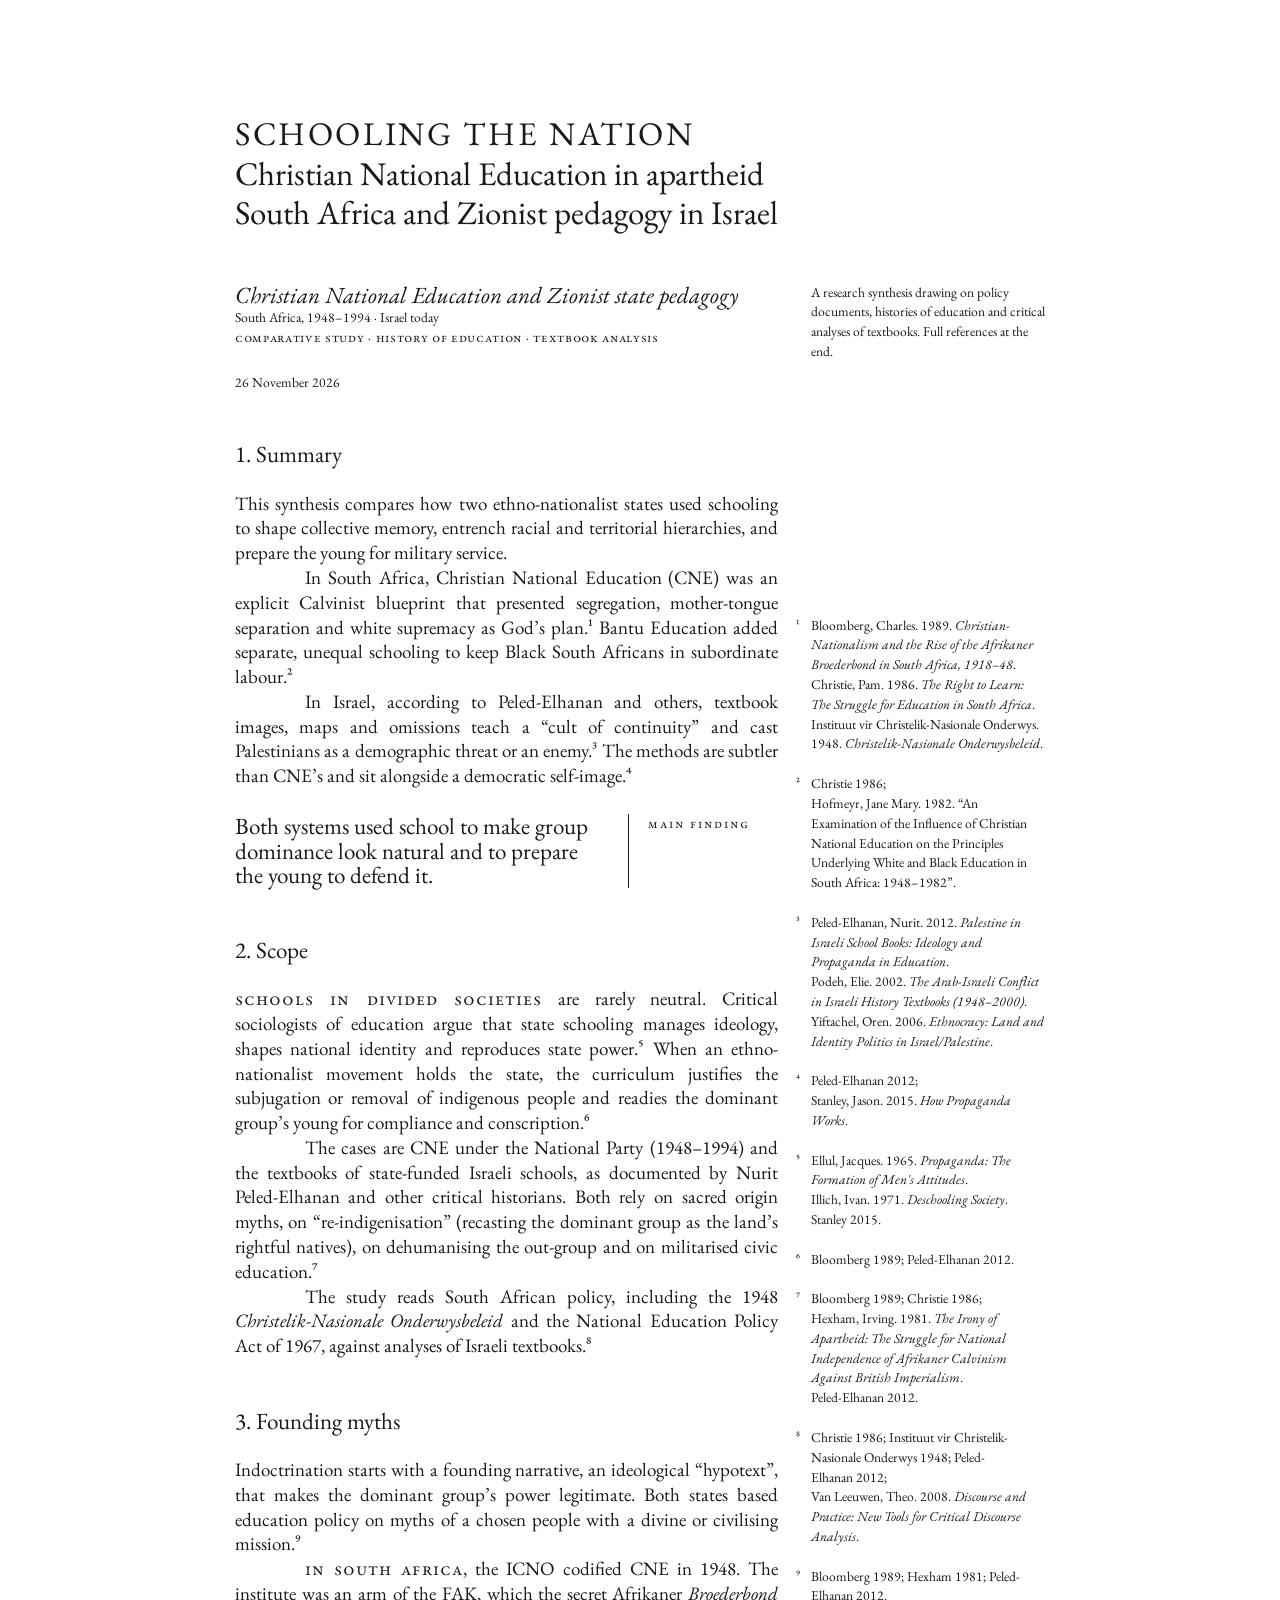
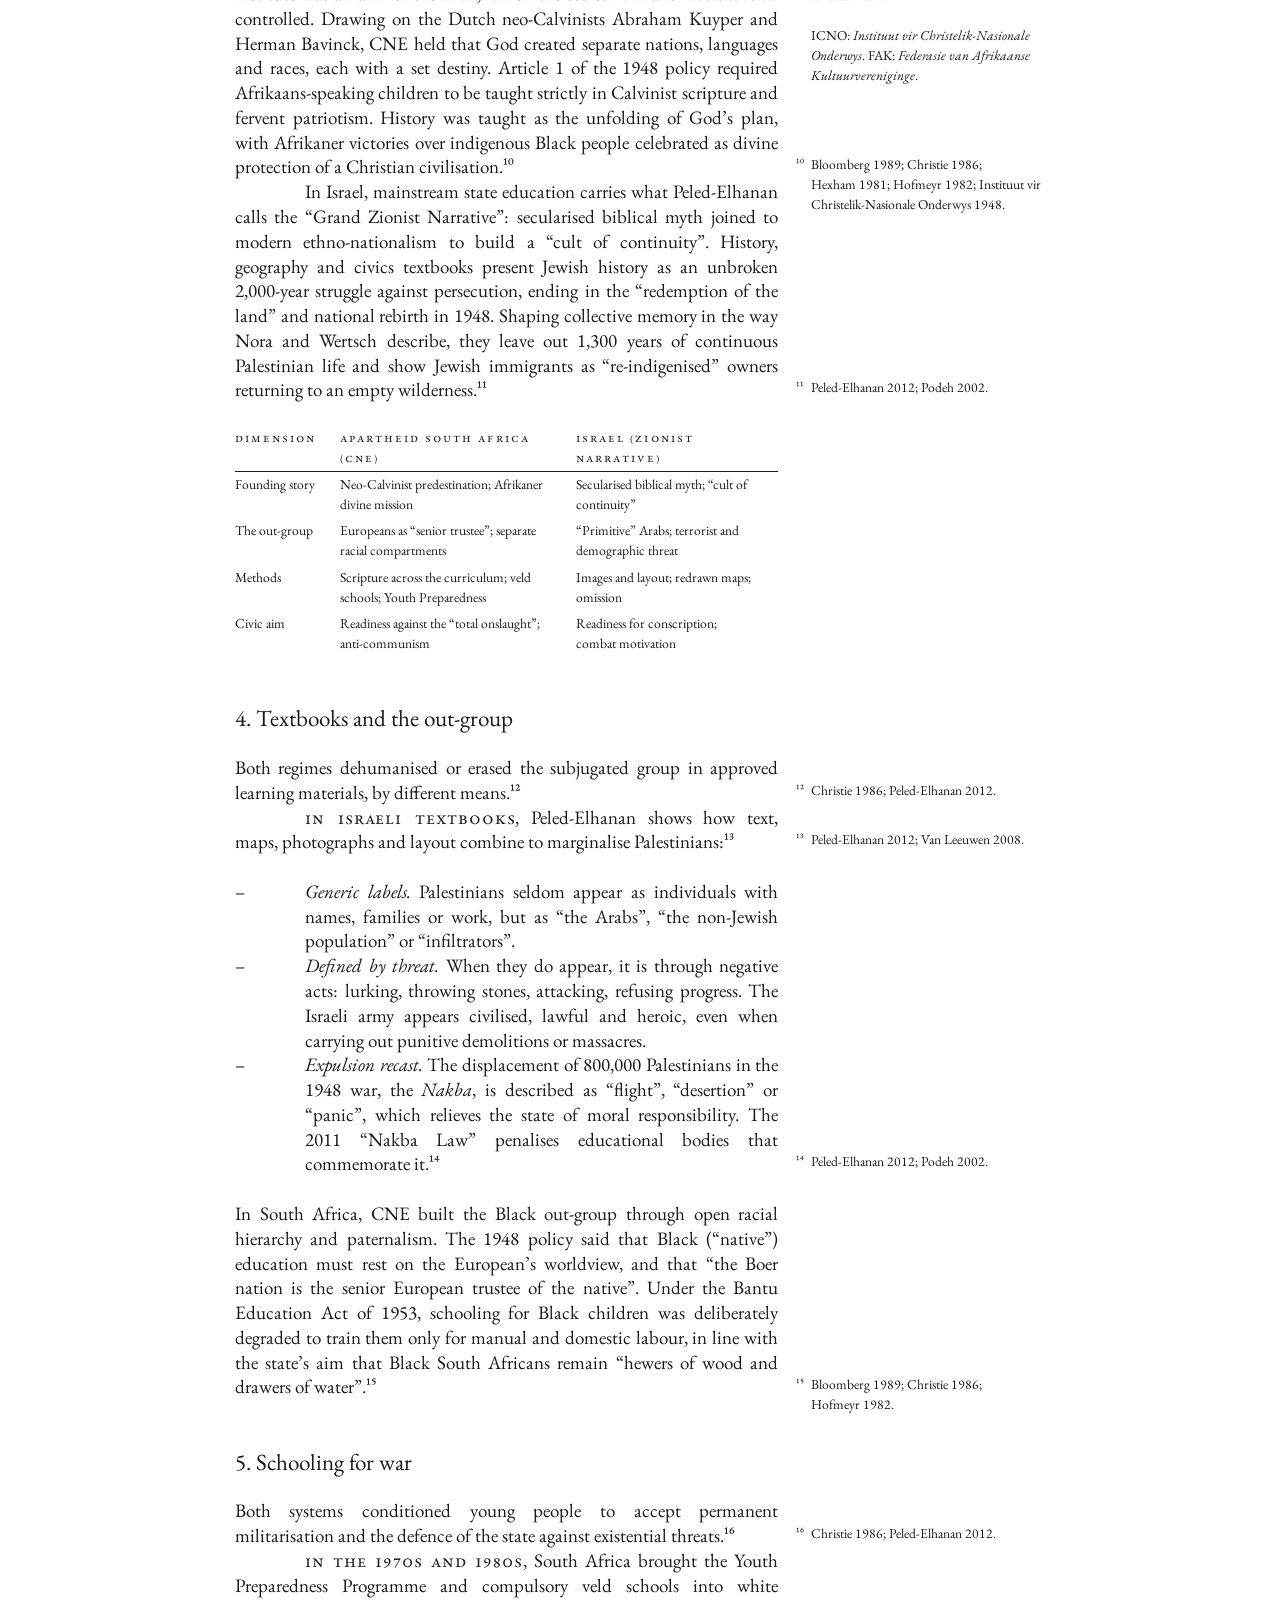
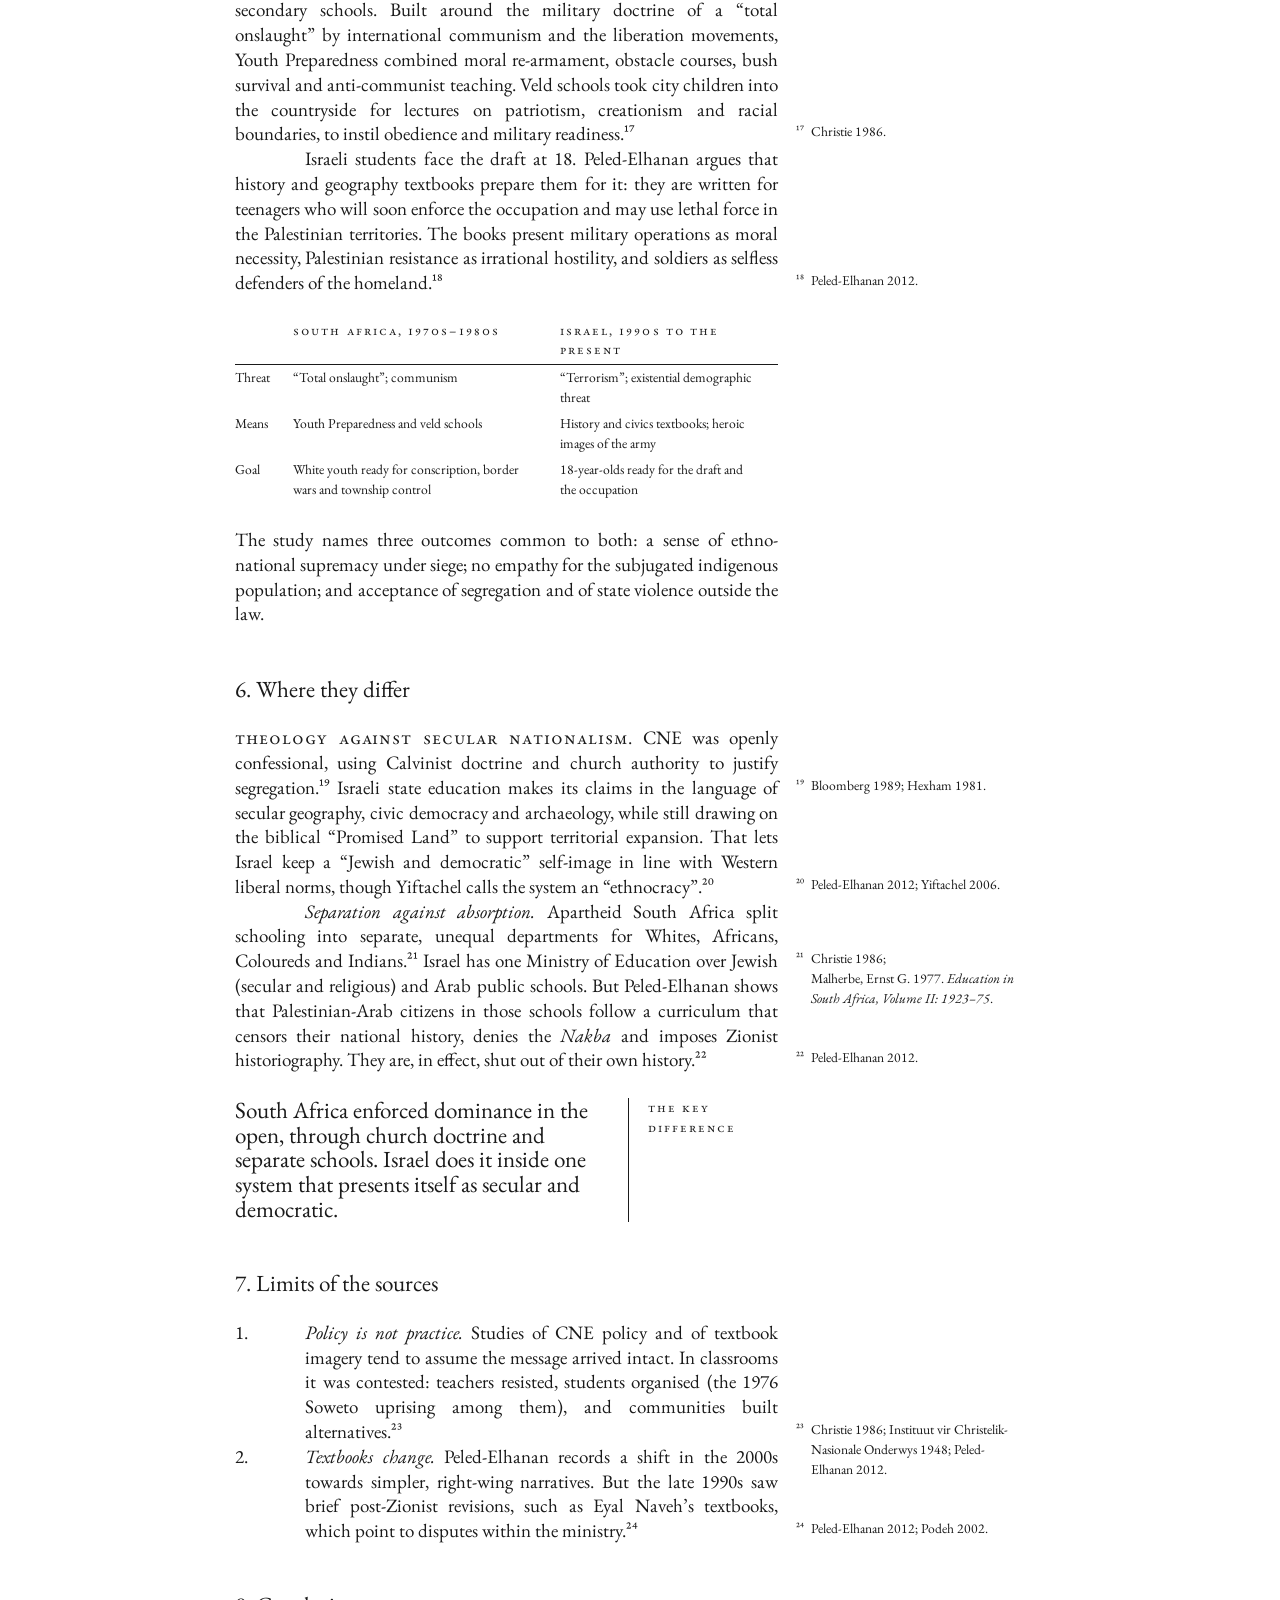
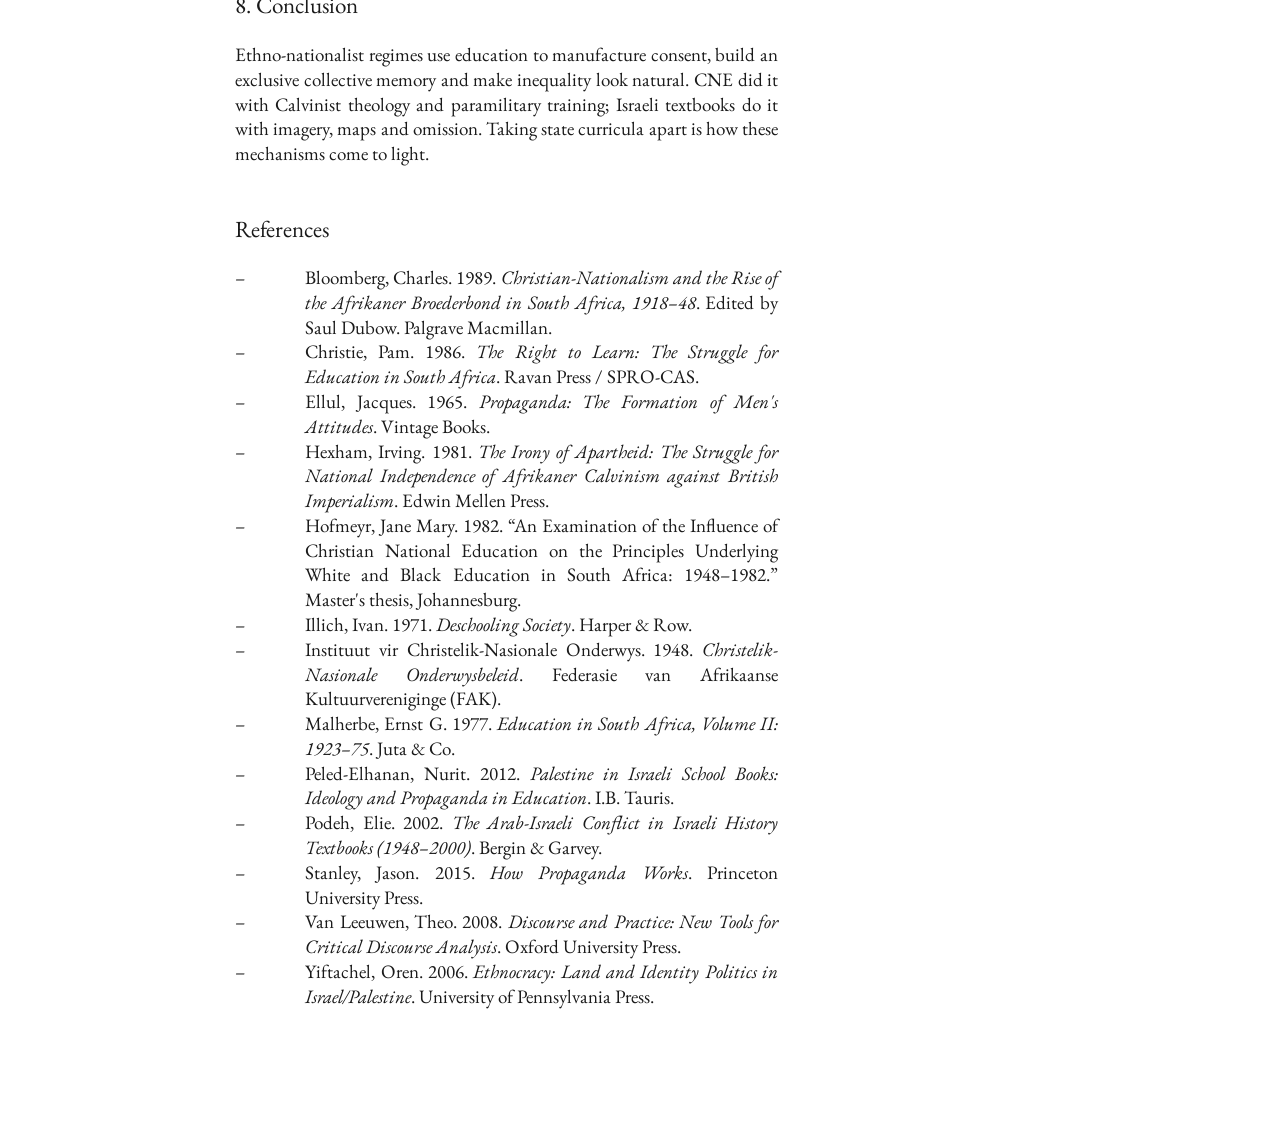
==== docs/ethno-nationalist-education.html @ b7b5394b "Publish the handouts with GitHub Pages from docs/ - Render to docs/ instead of out/, the folder GitH" ====
<!DOCTYPE html><html lang="en"><head><meta charset="utf-8"><meta name="viewport" content="width=device-width, initial-scale=1"><title>Schooling the nation</title></head><body><style>:root {
  --ink: #1a1a1a;
  --paper: #ffffff;
  --body-px: 19px;
  --lead: 1.3043;
  --small: 0.7174rem;
  --small-lead: 1.4545;
  --heading: 1.2174rem;
  --heading-lead: 1.0714;
  --title: 1.7391rem;
  --title-lead: 1.2;
  --line: 1.3043rem;
  --measure: 28.5929rem;
  --gutter: 1.7254rem;
  --margin-col: 12.3245rem;
  --indent: 3.6974rem;
  --caption-indent: 4.9298rem;
  --image-gutter: 0.7395rem;
  --table-gutter: 1.2325rem;
  --row-gap: 0.3478rem;
  --rule-gap: 0.986rem;
  --callout-label: 7.8877rem;
  --note-gap: 1.0435rem;
  --track-title: 0.08em;
  --track-label: 0.15em;
  --track-smallcaps: 0.05em;
  --head: 6rem;
}
@font-face { font-family: "EB Garamond"; font-style: normal; font-weight: 400; font-display: block;
  src: url("[data-uri]") format("truetype"); }
@font-face { font-family: "EB Garamond"; font-style: italic; font-weight: 400; font-display: block;
  src: url("[data-uri]") format("truetype"); }

/* Handout stylesheet (see _design/style-guide.md).
   Every size and length is a custom property that tufte.typ writes from
   tokens.json, so the screen keeps the print proportions. 1rem is the body
   size. Don't put literal sizes here. */

html {
    font-size: var(--body-px);
    background: var(--paper);
    color: var(--ink);
}

body {
    margin: 0;
    font-family: "EB Garamond";
    font-variant-numeric: lining-nums;
    font-kerning: normal;
    line-height: var(--lead);
    counter-reset: sidenote-counter;
    -webkit-font-smoothing: antialiased;
}

article {
    max-width: calc(var(--measure) + var(--gutter) + var(--margin-col));
    margin: 0 auto;
    padding: var(--head) 1.5rem calc(4 * var(--line));
}

/* Everything in the text column is one measure wide; margin items float
   out to the right of it. */
article > header,
section > * {
    max-width: var(--measure);
}

/* ---- Title block ---------------------------------------------------- */

article > header {
    margin-bottom: calc(2 * var(--line));
}

header h1,
header .subtitle {
    font-size: var(--title);
    line-height: var(--title-lead);
    font-weight: 400;
    margin: 0;
}

header h1,
header .subtitle {
    text-align: left;
    hyphens: manual;
}

header h1 {
    text-transform: uppercase;
    letter-spacing: var(--track-title);
}

/* ---- Opening block -------------------------------------------------- */

.opening {
    font-size: var(--small);
    line-height: var(--small-lead);
    margin-top: calc(2 * var(--line));
}

.opening p {
    margin: 0 0 var(--line);
    text-align: left;
    text-indent: 0;
}

.opening .name {
    font-size: var(--heading);
    line-height: var(--line);
}

/* ---- Running text --------------------------------------------------- */

p {
    margin: 0;
    text-align: justify;
    hyphens: auto;
    -webkit-hyphens: auto;
}

p + p {
    text-indent: var(--indent);
}

h2 {
    font-size: var(--heading);
    line-height: var(--heading-lead);
    font-weight: 400;
    margin: calc(2 * var(--line)) 0 var(--line);
    hyphens: manual;
}

h3,
h4 {
    font-size: 1rem;
    line-height: var(--lead);
    font-style: italic;
    font-weight: 400;
    margin: var(--line) 0 0;
}

em {
    font-style: italic;
}

.smallcaps,
strong {
    font-weight: 400;
    font-variant-caps: all-small-caps;
    letter-spacing: var(--track-smallcaps);
}

.newthought {
    font-variant-caps: all-small-caps;
    letter-spacing: var(--track-smallcaps);
}

a:link,
a:visited {
    color: inherit;
    text-decoration-line: underline;
    text-decoration-thickness: 1px;
    text-underline-offset: 0.15em;
}

/* ---- Lists: marker hangs in an indent-wide column ------------------- */

ul,
ol {
    box-sizing: border-box;
    list-style: none;
    margin: var(--line) 0;
    padding-left: var(--indent);
}

li {
    position: relative;
    text-align: justify;
    hyphens: auto;
    -webkit-hyphens: auto;
}

li::before {
    position: absolute;
    left: calc(-1 * var(--indent));
}

ul > li::before {
    content: "–";
}

ol > li::before {
    content: counter(list-item) ".";
}

/* ---- Block quotes --------------------------------------------------- */

blockquote {
    margin: var(--line) 0;
    padding-left: var(--indent);
}

/* ---- Verdict callout ------------------------------------------------ */

.callout {
    display: grid;
    grid-template-columns: 1fr var(--callout-label);
    margin: var(--line) 0;
}

.callout p {
    margin: 0;
    text-indent: 0;
    text-align: left;
    hyphens: manual;
}

.callout-statement {
    font-size: var(--heading);
    line-height: var(--heading-lead);
    padding-right: var(--rule-gap);
}

.callout-label {
    font-size: var(--small);
    line-height: var(--small-lead);
    font-variant-caps: all-small-caps;
    letter-spacing: var(--track-label);
    border-left: 1px solid var(--ink);
    padding-left: var(--rule-gap);
}

/* ---- Tables --------------------------------------------------------- */

table {
    border-collapse: collapse;
    font-size: var(--small);
    line-height: var(--small-lead);
    font-variant-numeric: lining-nums tabular-nums;
    margin: var(--line) 0;
    width: var(--measure);
}

th {
    font-weight: 400;
    text-align: left;
    font-variant-caps: all-small-caps;
    letter-spacing: var(--track-label);
    border-bottom: 1px solid var(--ink);
}

th,
td {
    padding: calc(var(--row-gap) / 2) var(--table-gutter) calc(var(--row-gap) / 2) 0;
    text-align: left;
    vertical-align: top;
}

th {
    padding-top: 0;
}

/* ---- Figures -------------------------------------------------------- */

figure {
    margin: var(--line) 0;
}

img {
    display: block;
    max-width: 100%;
}

.image-grid .grid {
    display: grid;
    grid-template-columns: 1fr 1fr;
    gap: var(--image-gutter);
}

.image-grid img {
    width: 100%;
    height: auto;
    aspect-ratio: 3 / 2;
    object-fit: cover;
}

figcaption {
    font-size: var(--small);
    line-height: var(--small-lead);
    margin: calc(var(--line) / 2) 0 0 var(--caption-indent);
    text-align: left;
}

/* ---- Margin notes --------------------------------------------------- */

.sidenote,
.marginnote {
    float: right;
    clear: right;
    width: var(--margin-col);
    margin-right: calc(-1 * (var(--gutter) + var(--margin-col)));
    margin-bottom: var(--note-gap);
    font-size: var(--small);
    line-height: var(--small-lead);
    text-align: left;
    text-indent: 0;
    hyphens: manual;
    position: relative;
}

/* The number hangs to the left of the note, as in the PDF. */
.sidenote {
    padding-left: 1.1em;
    text-indent: -1.1em;
}

.sidenote-number {
    counter-increment: sidenote-counter;
}

.sidenote-number::after,
.sidenote::before {
    font-variant-position: super;
}

.sidenote-number::after {
    content: counter(sidenote-counter);
}

.sidenote::before {
    content: counter(sidenote-counter);
    display: inline-block;
    width: 1.1em;
    text-indent: 0;
}

input.margin-toggle {
    display: none;
}

label.sidenote-number {
    display: inline;
}

label.margin-toggle:not(.sidenote-number) {
    display: none;
}

/* ---- Narrow screens: notes collapse behind a toggle ----------------- */

@media (max-width: 760px) {
    article {
        padding: calc(var(--head) / 2) 1rem calc(2 * var(--line));
    }

    article > header,
    section > *,
    table {
        max-width: none;
        width: auto;
    }

    label.margin-toggle:not(.sidenote-number) {
        display: inline;
        cursor: pointer;
    }

    label.sidenote-number {
        cursor: pointer;
    }

    .sidenote,
    .marginnote {
        display: none;
    }

    .margin-toggle:checked + .sidenote,
    .margin-toggle:checked + .marginnote {
        display: block;
        float: none;
        width: auto;
        margin: calc(var(--line) / 2) 0 calc(var(--line) / 2) var(--indent);
    }
}

/* Citations link to the reference list; like the PDF, they read as plain
   text. Only links that leave the page are underlined. */
a[href^="#"] {
    text-decoration: none;
}
</style><article><header><h1>Schooling the nation</h1><p class="subtitle">Christian National Education in apartheid South Africa and Zionist pedagogy in Israel</p></header><section><div class="opening"><p><label for="mn-1" class="margin-toggle">⊕</label><input type="checkbox" id="mn-1" class="margin-toggle"><span class="marginnote">A research synthesis drawing on policy documents, histories of education and critical analyses of textbooks. Full references at the end.</span><span class="name"><em>Christian National Education and Zionist state pedagogy</em></span><br>South Africa, 1948–1994 · Israel today<br><span class="smallcaps">Comparative study · History of education · Textbook analysis</span></p><p class="date">26 November 2026</p></div></section><section><h2>1. Summary</h2><p>This synthesis compares how two ethno-nationalist states used schooling to shape collective memory, entrench racial and territorial hierarchies, and prepare the young for military service.</p><p>In South Africa, Christian National Education (CNE) was an explicit Calvinist blueprint that presented segregation, mother-tongue separation and white supremacy as God’s plan.<label for="sn-1" class="margin-toggle sidenote-number"></label><input type="checkbox" id="sn-1" class="margin-toggle"><span class="sidenote"><a href="#loc-1" role="doc-biblioref">Bloomberg, Charles. 1989. <em>Christian-Nationalism and the Rise of the Afrikaner Broederbond in South Africa, 1918–48</em></a>.<br><a href="#loc-2" role="doc-biblioref">Christie, Pam. 1986. <em>The Right to Learn: The Struggle for Education in South Africa</em></a>.<br><a href="#loc-7" role="doc-biblioref">Instituut vir Christelik-Nasionale Onderwys. 1948. <em>Christelik-Nasionale Onderwysbeleid</em></a>.</span> Bantu Education added separate, unequal schooling to keep Black South Africans in subordinate labour.<label for="sn-2" class="margin-toggle sidenote-number"></label><input type="checkbox" id="sn-2" class="margin-toggle"><span class="sidenote"><a href="#loc-2" role="doc-biblioref">Christie</a> <a href="#loc-2" role="doc-biblioref">1986</a>;<br><a href="#loc-5" role="doc-biblioref">Hofmeyr, Jane Mary. 1982. “An Examination of the Influence of Christian National Education on the Principles Underlying White and Black Education in South Africa: 1948–1982”</a>.</span></p><p>In Israel, according to Peled-Elhanan and others, textbook images, maps and omissions teach a “cult of continuity” and cast Palestinians as a demographic threat or an enemy.<label for="sn-3" class="margin-toggle sidenote-number"></label><input type="checkbox" id="sn-3" class="margin-toggle"><span class="sidenote"><a href="#loc-9" role="doc-biblioref">Peled-Elhanan, Nurit. 2012. <em>Palestine in Israeli School Books: Ideology and Propaganda in Education</em></a>.<br><a href="#loc-10" role="doc-biblioref">Podeh, Elie. 2002. <em>The Arab-Israeli Conflict in Israeli History Textbooks (1948–2000)</em></a>.<br><a href="#loc-13" role="doc-biblioref">Yiftachel, Oren. 2006. <em>Ethnocracy: Land and Identity Politics in Israel/Palestine</em></a>.</span> The methods are subtler than CNE’s and sit alongside a democratic self-image.<label for="sn-4" class="margin-toggle sidenote-number"></label><input type="checkbox" id="sn-4" class="margin-toggle"><span class="sidenote"><a href="#loc-9" role="doc-biblioref">Peled-Elhanan</a> <a href="#loc-9" role="doc-biblioref">2012</a>;<br><a href="#loc-11" role="doc-biblioref">Stanley, Jason. 2015. <em>How Propaganda Works</em></a>.</span></p><div class="callout"><p class="callout-statement">Both systems used school to make group dominance look natural and to prepare the young to defend it.</p><p class="callout-label">Main finding</p></div></section><section><h2>2. Scope</h2><p><span class="newthought">Schools in divided societies</span> are rarely neutral. Critical sociologists of education argue that state schooling manages ideology, shapes national identity and reproduces state power.<label for="sn-5" class="margin-toggle sidenote-number"></label><input type="checkbox" id="sn-5" class="margin-toggle"><span class="sidenote"><a href="#loc-3" role="doc-biblioref">Ellul, Jacques. 1965. <em>Propaganda: The Formation of Men's Attitudes</em></a>.<br><a href="#loc-6" role="doc-biblioref">Illich, Ivan. 1971. <em>Deschooling Society</em></a>.<br><a href="#loc-11" role="doc-biblioref">Stanley</a> <a href="#loc-11" role="doc-biblioref">2015</a>.</span> When an ethno-nationalist movement holds the state, the curriculum justifies the subjugation or removal of indigenous people and readies the dominant group’s young for compliance and conscription.<label for="sn-6" class="margin-toggle sidenote-number"></label><input type="checkbox" id="sn-6" class="margin-toggle"><span class="sidenote"><a href="#loc-1" role="doc-biblioref">Bloomberg</a> <a href="#loc-1" role="doc-biblioref">1989</a>; <a href="#loc-9" role="doc-biblioref">Peled-Elhanan</a> <a href="#loc-9" role="doc-biblioref">2012</a>.</span></p><p>The cases are CNE under the National Party (1948–1994) and the textbooks of state-funded Israeli schools, as documented by Nurit Peled-Elhanan and other critical historians. Both rely on sacred origin myths, on “re-indigenisation” (recasting the dominant group as the land’s rightful natives), on dehumanising the out-group and on militarised civic education.<label for="sn-7" class="margin-toggle sidenote-number"></label><input type="checkbox" id="sn-7" class="margin-toggle"><span class="sidenote"><a href="#loc-1" role="doc-biblioref">Bloomberg</a> <a href="#loc-1" role="doc-biblioref">1989</a>; <a href="#loc-2" role="doc-biblioref">Christie</a> <a href="#loc-2" role="doc-biblioref">1986</a>;<br><a href="#loc-4" role="doc-biblioref">Hexham, Irving. 1981. <em>The Irony of Apartheid: The Struggle for National Independence of Afrikaner Calvinism Against British Imperialism</em></a>.<br><a href="#loc-9" role="doc-biblioref">Peled-Elhanan</a> <a href="#loc-9" role="doc-biblioref">2012</a>.</span></p><p>The study reads South African policy, including the 1948 <em>Christelik-Nasionale Onderwysbeleid</em> and the National Education Policy Act of 1967, against analyses of Israeli textbooks.<label for="sn-8" class="margin-toggle sidenote-number"></label><input type="checkbox" id="sn-8" class="margin-toggle"><span class="sidenote"><a href="#loc-2" role="doc-biblioref">Christie</a> <a href="#loc-2" role="doc-biblioref">1986</a>; <a href="#loc-7" role="doc-biblioref">Instituut vir Christelik-Nasionale Onderwys</a> <a href="#loc-7" role="doc-biblioref">1948</a>; <a href="#loc-9" role="doc-biblioref">Peled-Elhanan</a> <a href="#loc-9" role="doc-biblioref">2012</a>;<br><a href="#loc-12" role="doc-biblioref">Van⁠ Leeuwen, Theo. 2008. <em>Discourse and Practice: New Tools for Critical Discourse Analysis</em></a>.</span></p></section><section><h2>3. Founding myths</h2><p>Indoctrination starts with a founding narrative, an ideological “hypotext”, that makes the dominant group’s power legitimate. Both states based education policy on myths of a chosen people with a divine or civilising mission.<label for="sn-9" class="margin-toggle sidenote-number"></label><input type="checkbox" id="sn-9" class="margin-toggle"><span class="sidenote"><a href="#loc-1" role="doc-biblioref">Bloomberg</a> <a href="#loc-1" role="doc-biblioref">1989</a>; <a href="#loc-4" role="doc-biblioref">Hexham</a> <a href="#loc-4" role="doc-biblioref">1981</a>; <a href="#loc-9" role="doc-biblioref">Peled-Elhanan</a> <a href="#loc-9" role="doc-biblioref">2012</a>.</span></p><p><label for="mn-2" class="margin-toggle">⊕</label><input type="checkbox" id="mn-2" class="margin-toggle"><span class="marginnote">ICNO: <em>Instituut vir Christelik-Nasionale Onderwys</em>. FAK: <em>Federasie van Afrikaanse Kultuurvereniginge</em>.</span><span class="newthought">In South Africa</span>, the ICNO codified CNE in 1948. The institute was an arm of the FAK, which the secret Afrikaner <em>Broederbond</em> controlled. Drawing on the Dutch neo-Calvinists Abraham Kuyper and Herman Bavinck, CNE held that God created separate nations, languages and races, each with a set destiny. Article 1 of the 1948 policy required Afrikaans-speaking children to be taught strictly in Calvinist scripture and fervent patriotism. History was taught as the unfolding of God’s plan, with Afrikaner victories over indigenous Black people celebrated as divine protection of a Christian civilisation.<label for="sn-10" class="margin-toggle sidenote-number"></label><input type="checkbox" id="sn-10" class="margin-toggle"><span class="sidenote"><a href="#loc-1" role="doc-biblioref">Bloomberg</a> <a href="#loc-1" role="doc-biblioref">1989</a>; <a href="#loc-2" role="doc-biblioref">Christie</a> <a href="#loc-2" role="doc-biblioref">1986</a>; <a href="#loc-4" role="doc-biblioref">Hexham</a> <a href="#loc-4" role="doc-biblioref">1981</a>; <a href="#loc-5" role="doc-biblioref">Hofmeyr</a> <a href="#loc-5" role="doc-biblioref">1982</a>; <a href="#loc-7" role="doc-biblioref">Instituut vir Christelik-Nasionale Onderwys</a> <a href="#loc-7" role="doc-biblioref">1948</a>.</span></p><p>In Israel, mainstream state education carries what Peled-Elhanan calls the “Grand Zionist Narrative”: secularised biblical myth joined to modern ethno-nationalism to build a “cult of continuity”. History, geography and civics textbooks present Jewish history as an unbroken 2,000-year struggle against persecution, ending in the “redemption of the land” and national rebirth in 1948. Shaping collective memory in the way Nora and Wertsch describe, they leave out 1,300 years of continuous Palestinian life and show Jewish immigrants as “re-indigenised” owners returning to an empty wilderness.<label for="sn-11" class="margin-toggle sidenote-number"></label><input type="checkbox" id="sn-11" class="margin-toggle"><span class="sidenote"><a href="#loc-9" role="doc-biblioref">Peled-Elhanan</a> <a href="#loc-9" role="doc-biblioref">2012</a>; <a href="#loc-10" role="doc-biblioref">Podeh</a> <a href="#loc-10" role="doc-biblioref">2002</a>.</span></p><table><thead><tr><th>Dimension</th><th>Apartheid South Africa (CNE)</th><th>Israel (Zionist narrative)</th></tr></thead><tbody><tr><td>Founding story</td><td>Neo-Calvinist predestination; Afrikaner divine mission</td><td>Secularised biblical myth; “cult of continuity”</td></tr><tr><td>The out-group</td><td>Europeans as “senior trustee”; separate racial compartments</td><td>“Primitive” Arabs; terrorist and demographic threat</td></tr><tr><td>Methods</td><td>Scripture across the curriculum; veld schools; Youth Preparedness</td><td>Images and layout; redrawn maps; omission</td></tr><tr><td>Civic aim</td><td>Readiness against the “total onslaught”; anti-communism</td><td>Readiness for conscription; combat motivation</td></tr></tbody></table></section><section><h2>4. Textbooks and the out-group</h2><p>Both regimes dehumanised or erased the subjugated group in approved learning materials, by different means.<label for="sn-12" class="margin-toggle sidenote-number"></label><input type="checkbox" id="sn-12" class="margin-toggle"><span class="sidenote"><a href="#loc-2" role="doc-biblioref">Christie</a> <a href="#loc-2" role="doc-biblioref">1986</a>; <a href="#loc-9" role="doc-biblioref">Peled-Elhanan</a> <a href="#loc-9" role="doc-biblioref">2012</a>.</span></p><p><span class="newthought">In Israeli textbooks</span>, Peled-Elhanan shows how text, maps, photographs and layout combine to marginalise Palestinians:<label for="sn-13" class="margin-toggle sidenote-number"></label><input type="checkbox" id="sn-13" class="margin-toggle"><span class="sidenote"><a href="#loc-9" role="doc-biblioref">Peled-Elhanan</a> <a href="#loc-9" role="doc-biblioref">2012</a>; <a href="#loc-12" role="doc-biblioref">Van⁠ Leeuwen</a> <a href="#loc-12" role="doc-biblioref">2008</a>.</span></p><ul><li><em>Generic labels.</em> Palestinians seldom appear as individuals with names, families or work, but as “the Arabs”, “the non-Jewish population” or “infiltrators”.</li><li><em>Defined by threat.</em> When they do appear, it is through negative acts: lurking, throwing stones, attacking, refusing progress. The Israeli army appears civilised, lawful and heroic, even when carrying out punitive demolitions or massacres.</li><li><em>Expulsion recast.</em> The displacement of 800,000 Palestinians in the 1948 war, the <em>Nakba</em>, is described as “flight”, “desertion” or “panic”, which relieves the state of moral responsibility. The 2011 “Nakba Law” penalises educational bodies that commemorate it.<label for="sn-14" class="margin-toggle sidenote-number"></label><input type="checkbox" id="sn-14" class="margin-toggle"><span class="sidenote"><a href="#loc-9" role="doc-biblioref">Peled-Elhanan</a> <a href="#loc-9" role="doc-biblioref">2012</a>; <a href="#loc-10" role="doc-biblioref">Podeh</a> <a href="#loc-10" role="doc-biblioref">2002</a>.</span></li></ul><p>In South Africa, CNE built the Black out-group through open racial hierarchy and paternalism. The 1948 policy said that Black (“native”) education must rest on the European’s worldview, and that “the Boer nation is the senior European trustee of the native”. Under the Bantu Education Act of 1953, schooling for Black children was deliberately degraded to train them only for manual and domestic labour, in line with the state’s aim that Black South Africans remain “hewers of wood and drawers of water”.<label for="sn-15" class="margin-toggle sidenote-number"></label><input type="checkbox" id="sn-15" class="margin-toggle"><span class="sidenote"><a href="#loc-1" role="doc-biblioref">Bloomberg</a> <a href="#loc-1" role="doc-biblioref">1989</a>; <a href="#loc-2" role="doc-biblioref">Christie</a> <a href="#loc-2" role="doc-biblioref">1986</a>; <a href="#loc-5" role="doc-biblioref">Hofmeyr</a> <a href="#loc-5" role="doc-biblioref">1982</a>.</span></p></section><section><h2>5. Schooling for war</h2><p>Both systems conditioned young people to accept permanent militarisation and the defence of the state against existential threats.<label for="sn-16" class="margin-toggle sidenote-number"></label><input type="checkbox" id="sn-16" class="margin-toggle"><span class="sidenote"><a href="#loc-2" role="doc-biblioref">Christie</a> <a href="#loc-2" role="doc-biblioref">1986</a>; <a href="#loc-9" role="doc-biblioref">Peled-Elhanan</a> <a href="#loc-9" role="doc-biblioref">2012</a>.</span></p><p><span class="newthought">In the 1970s and 1980s</span>, South Africa brought the Youth Preparedness Programme and compulsory veld schools into white secondary schools. Built around the military doctrine of a “total onslaught” by international communism and the liberation movements, Youth Preparedness combined moral re-armament, obstacle courses, bush survival and anti-communist teaching. Veld schools took city children into the countryside for lectures on patriotism, creationism and racial boundaries, to instil obedience and military readiness.<label for="sn-17" class="margin-toggle sidenote-number"></label><input type="checkbox" id="sn-17" class="margin-toggle"><span class="sidenote"><a href="#loc-2" role="doc-biblioref">Christie</a> <a href="#loc-2" role="doc-biblioref">1986</a>.</span></p><p>Israeli students face the draft at 18. Peled-Elhanan argues that history and geography textbooks prepare them for it: they are written for teenagers who will soon enforce the occupation and may use lethal force in the Palestinian territories. The books present military operations as moral necessity, Palestinian resistance as irrational hostility, and soldiers as selfless defenders of the homeland.<label for="sn-18" class="margin-toggle sidenote-number"></label><input type="checkbox" id="sn-18" class="margin-toggle"><span class="sidenote"><a href="#loc-9" role="doc-biblioref">Peled-Elhanan</a> <a href="#loc-9" role="doc-biblioref">2012</a>.</span></p><table><thead><tr><th></th><th>South Africa, 1970s–1980s</th><th>Israel, 1990s to the present</th></tr></thead><tbody><tr><td>Threat</td><td>“Total onslaught”; communism</td><td>“Terrorism”; existential demographic threat</td></tr><tr><td>Means</td><td>Youth Preparedness and veld schools</td><td>History and civics textbooks; heroic images of the army</td></tr><tr><td>Goal</td><td>White youth ready for conscription, border wars and township control</td><td>18-year-olds ready for the draft and the occupation</td></tr></tbody></table><p>The study names three outcomes common to both: a sense of ethno-national supremacy under siege; no empathy for the subjugated indigenous population; and acceptance of segregation and of state violence outside the law.</p></section><section><h2>6. Where they differ</h2><p><span class="newthought">Theology against secular nationalism.</span> CNE was openly confessional, using Calvinist doctrine and church authority to justify segregation.<label for="sn-19" class="margin-toggle sidenote-number"></label><input type="checkbox" id="sn-19" class="margin-toggle"><span class="sidenote"><a href="#loc-1" role="doc-biblioref">Bloomberg</a> <a href="#loc-1" role="doc-biblioref">1989</a>; <a href="#loc-4" role="doc-biblioref">Hexham</a> <a href="#loc-4" role="doc-biblioref">1981</a>.</span> Israeli state education makes its claims in the language of secular geography, civic democracy and archaeology, while still drawing on the biblical “Promised Land” to support territorial expansion. That lets Israel keep a “Jewish and democratic” self-image in line with Western liberal norms, though Yiftachel calls the system an “ethnocracy”.<label for="sn-20" class="margin-toggle sidenote-number"></label><input type="checkbox" id="sn-20" class="margin-toggle"><span class="sidenote"><a href="#loc-9" role="doc-biblioref">Peled-Elhanan</a> <a href="#loc-9" role="doc-biblioref">2012</a>; <a href="#loc-13" role="doc-biblioref">Yiftachel</a> <a href="#loc-13" role="doc-biblioref">2006</a>.</span></p><p><em>Separation against absorption.</em> Apartheid South Africa split schooling into separate, unequal departments for Whites, Africans, Coloureds and Indians.<label for="sn-21" class="margin-toggle sidenote-number"></label><input type="checkbox" id="sn-21" class="margin-toggle"><span class="sidenote"><a href="#loc-2" role="doc-biblioref">Christie</a> <a href="#loc-2" role="doc-biblioref">1986</a>;<br><a href="#loc-8" role="doc-biblioref">Malherbe, Ernst G. 1977. <em>Education in South Africa, Volume II: 1923–75</em></a>.</span> Israel has one Ministry of Education over Jewish (secular and religious) and Arab public schools. But Peled-Elhanan shows that Palestinian-Arab citizens in those schools follow a curriculum that censors their national history, denies the <em>Nakba</em> and imposes Zionist historiography. They are, in effect, shut out of their own history.<label for="sn-22" class="margin-toggle sidenote-number"></label><input type="checkbox" id="sn-22" class="margin-toggle"><span class="sidenote"><a href="#loc-9" role="doc-biblioref">Peled-Elhanan</a> <a href="#loc-9" role="doc-biblioref">2012</a>.</span></p><div class="callout"><p class="callout-statement">South Africa enforced dominance in the open, through church doctrine and separate schools. Israel does it inside one system that presents itself as secular and democratic.</p><p class="callout-label">The key difference</p></div></section><section><h2>7. Limits of the sources</h2><ol><li><em>Policy is not practice.</em> Studies of CNE policy and of textbook imagery tend to assume the message arrived intact. In classrooms it was contested: teachers resisted, students organised (the 1976 Soweto uprising among them), and communities built alternatives.<label for="sn-23" class="margin-toggle sidenote-number"></label><input type="checkbox" id="sn-23" class="margin-toggle"><span class="sidenote"><a href="#loc-2" role="doc-biblioref">Christie</a> <a href="#loc-2" role="doc-biblioref">1986</a>; <a href="#loc-7" role="doc-biblioref">Instituut vir Christelik-Nasionale Onderwys</a> <a href="#loc-7" role="doc-biblioref">1948</a>; <a href="#loc-9" role="doc-biblioref">Peled-Elhanan</a> <a href="#loc-9" role="doc-biblioref">2012</a>.</span></li><li><em>Textbooks change.</em> Peled-Elhanan records a shift in the 2000s towards simpler, right-wing narratives. But the late 1990s saw brief post-Zionist revisions, such as Eyal Naveh’s textbooks, which point to disputes within the ministry.<label for="sn-24" class="margin-toggle sidenote-number"></label><input type="checkbox" id="sn-24" class="margin-toggle"><span class="sidenote"><a href="#loc-9" role="doc-biblioref">Peled-Elhanan</a> <a href="#loc-9" role="doc-biblioref">2012</a>; <a href="#loc-10" role="doc-biblioref">Podeh</a> <a href="#loc-10" role="doc-biblioref">2002</a>.</span></li></ol></section><section><h2>8. Conclusion</h2><p>Ethno-nationalist regimes use education to manufacture consent, build an exclusive collective memory and make inequality look natural. CNE did it with Calvinist theology and paramilitary training; Israeli textbooks do it with imagery, maps and omission. Taking state curricula apart is how these mechanisms come to light.</p><section role="doc-bibliography" class="hanging-indent"><h2>References</h2><ul style="list-style-type: none"><li id="loc-1">Bloomberg, Charles. 1989. <em>Christian-Nationalism and the Rise of the Afrikaner Broederbond in South Africa, 1918–48</em>. Edited by Saul Dubow. Palgrave Macmillan.</li><li id="loc-2">Christie, Pam. 1986. <em>The Right to Learn: The Struggle for Education in South Africa</em>. Ravan Press / SPRO-CAS.</li><li id="loc-3">Ellul, Jacques. 1965. <em>Propaganda: The Formation of Men's Attitudes</em>. Vintage Books.</li><li id="loc-4">Hexham, Irving. 1981. <em>The Irony of Apartheid: The Struggle for National Independence of Afrikaner Calvinism against British Imperialism</em>. Edwin Mellen Press.</li><li id="loc-5">Hofmeyr, Jane Mary. 1982. “An Examination of the Influence of Christian National Education on the Principles Underlying White and Black Education in South Africa: 1948–1982.” Master's thesis, Johannesburg.</li><li id="loc-6">Illich, Ivan. 1971. <em>Deschooling Society</em>. Harper &amp; Row.</li><li id="loc-7">Instituut vir Christelik-Nasionale Onderwys. 1948. <em>Christelik-Nasionale Onderwysbeleid</em>. Federasie van Afrikaanse Kultuurvereniginge (FAK).</li><li id="loc-8">Malherbe, Ernst G. 1977. <em>Education in South Africa, Volume II: 1923–75</em>. Juta &amp; Co.</li><li id="loc-9">Peled-Elhanan, Nurit. 2012. <em>Palestine in Israeli School Books: Ideology and Propaganda in Education</em>. I.B. Tauris.</li><li id="loc-10">Podeh, Elie. 2002. <em>The Arab-Israeli Conflict in Israeli History Textbooks (1948–2000)</em>. Bergin &amp; Garvey.</li><li id="loc-11">Stanley, Jason. 2015. <em>How Propaganda Works</em>. Princeton University Press.</li><li id="loc-12">Van⁠ Leeuwen, Theo. 2008. <em>Discourse and Practice: New Tools for Critical Discourse Analysis</em>. Oxford University Press.</li><li id="loc-13">Yiftachel, Oren. 2006. <em>Ethnocracy: Land and Identity Politics in Israel/Palestine</em>. University of Pennsylvania Press.</li></ul></section></section></article></body></html>
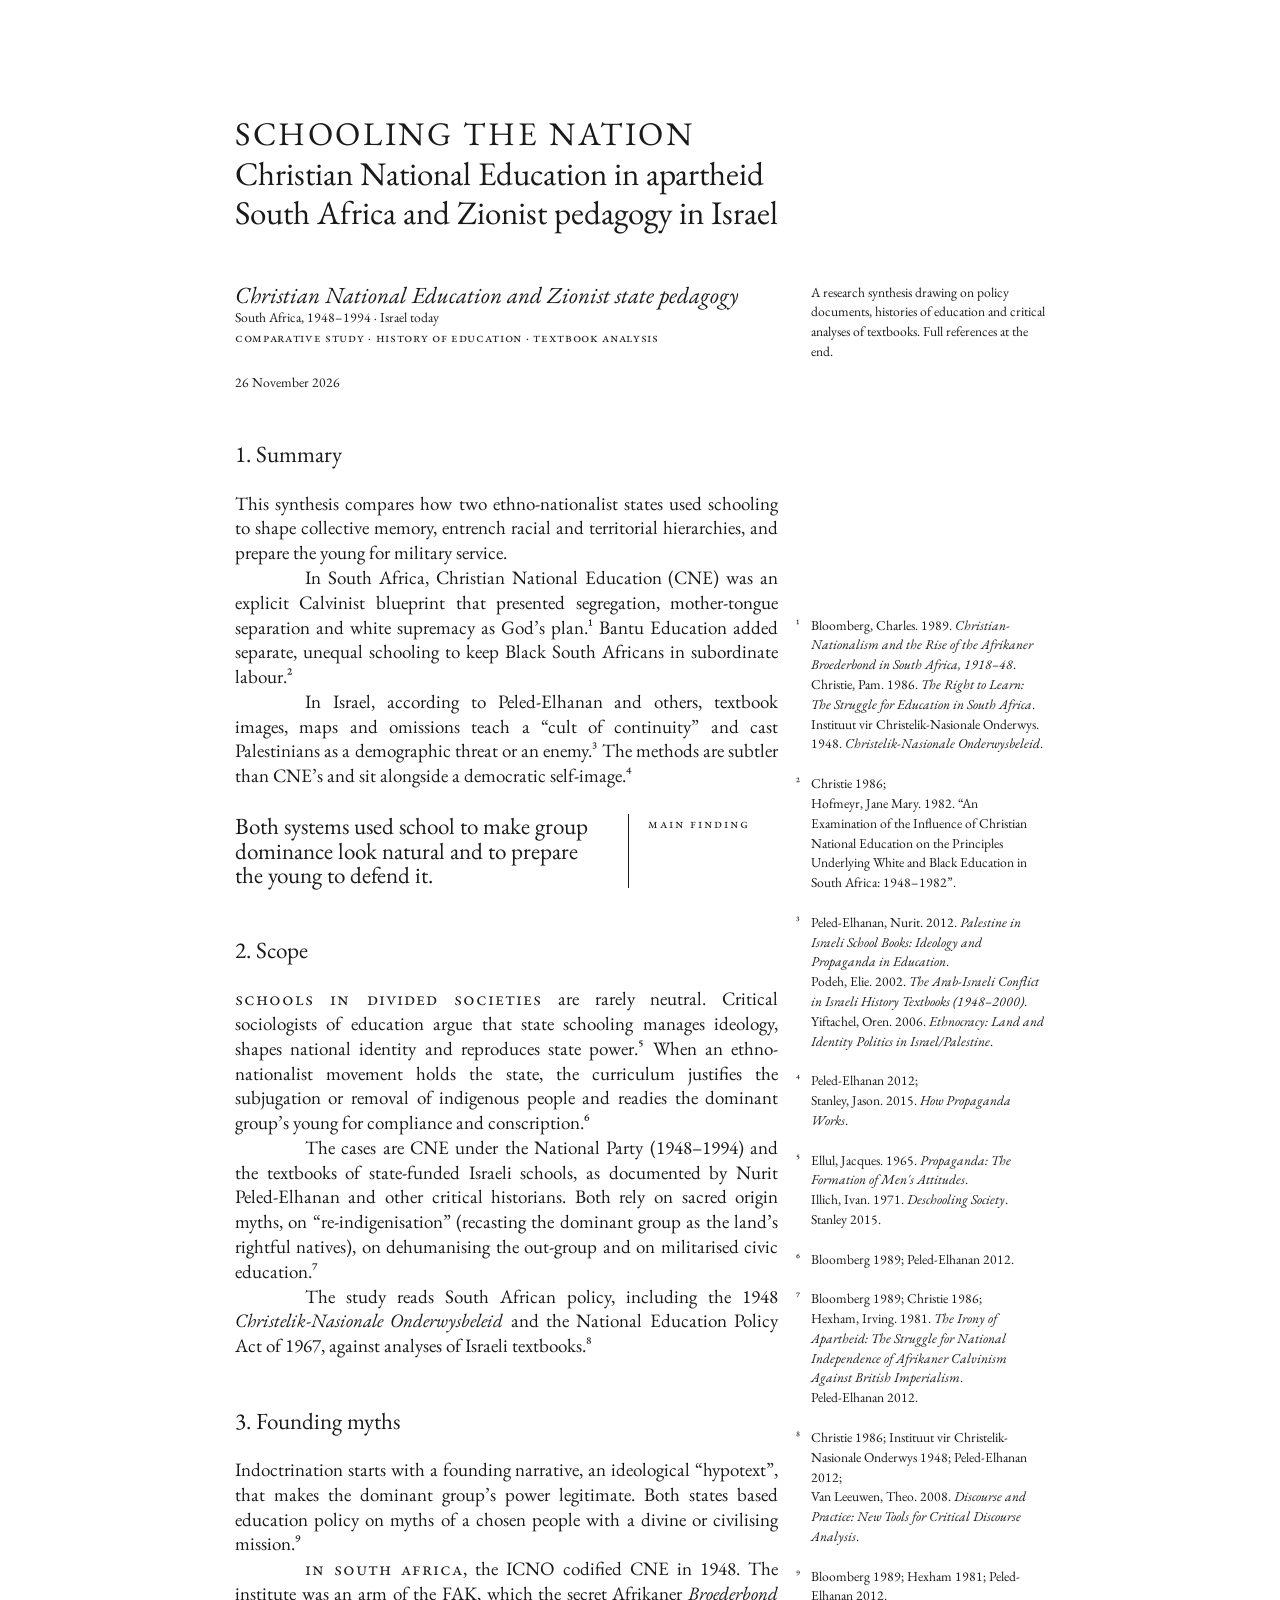
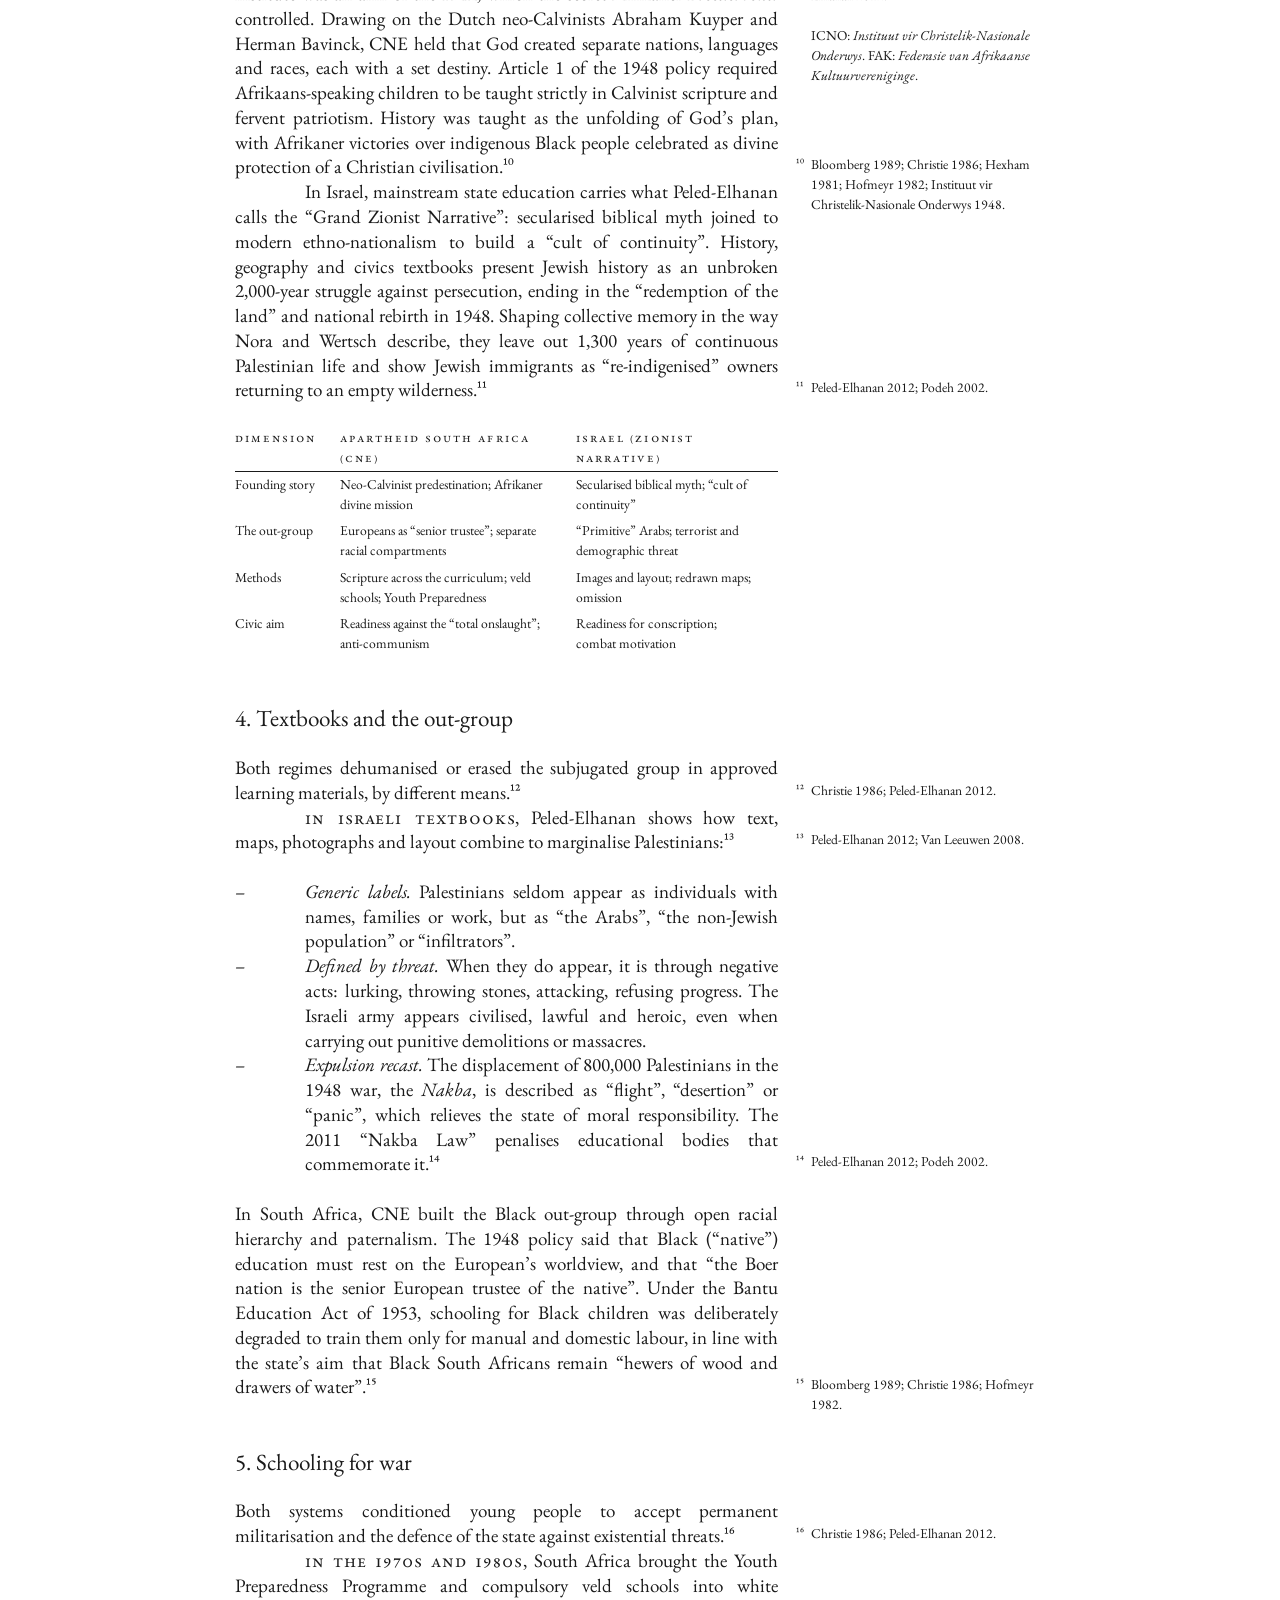
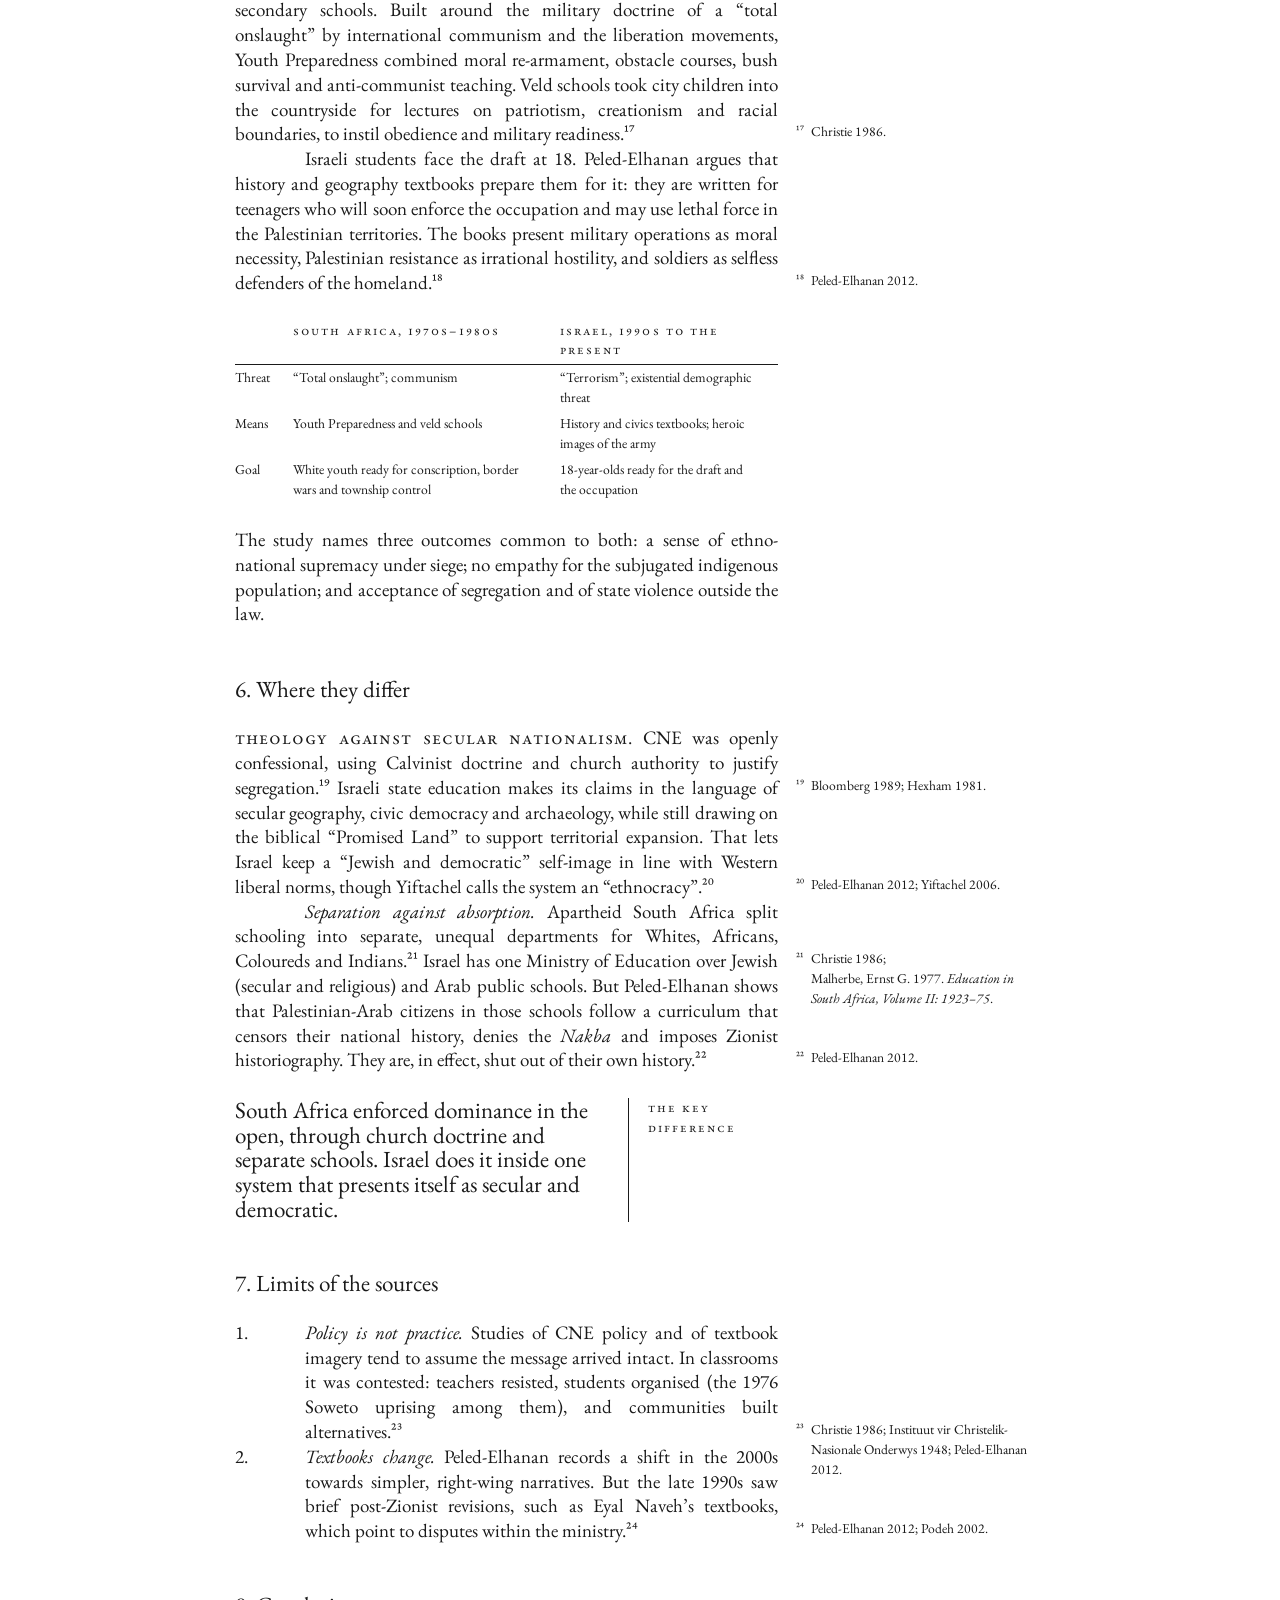
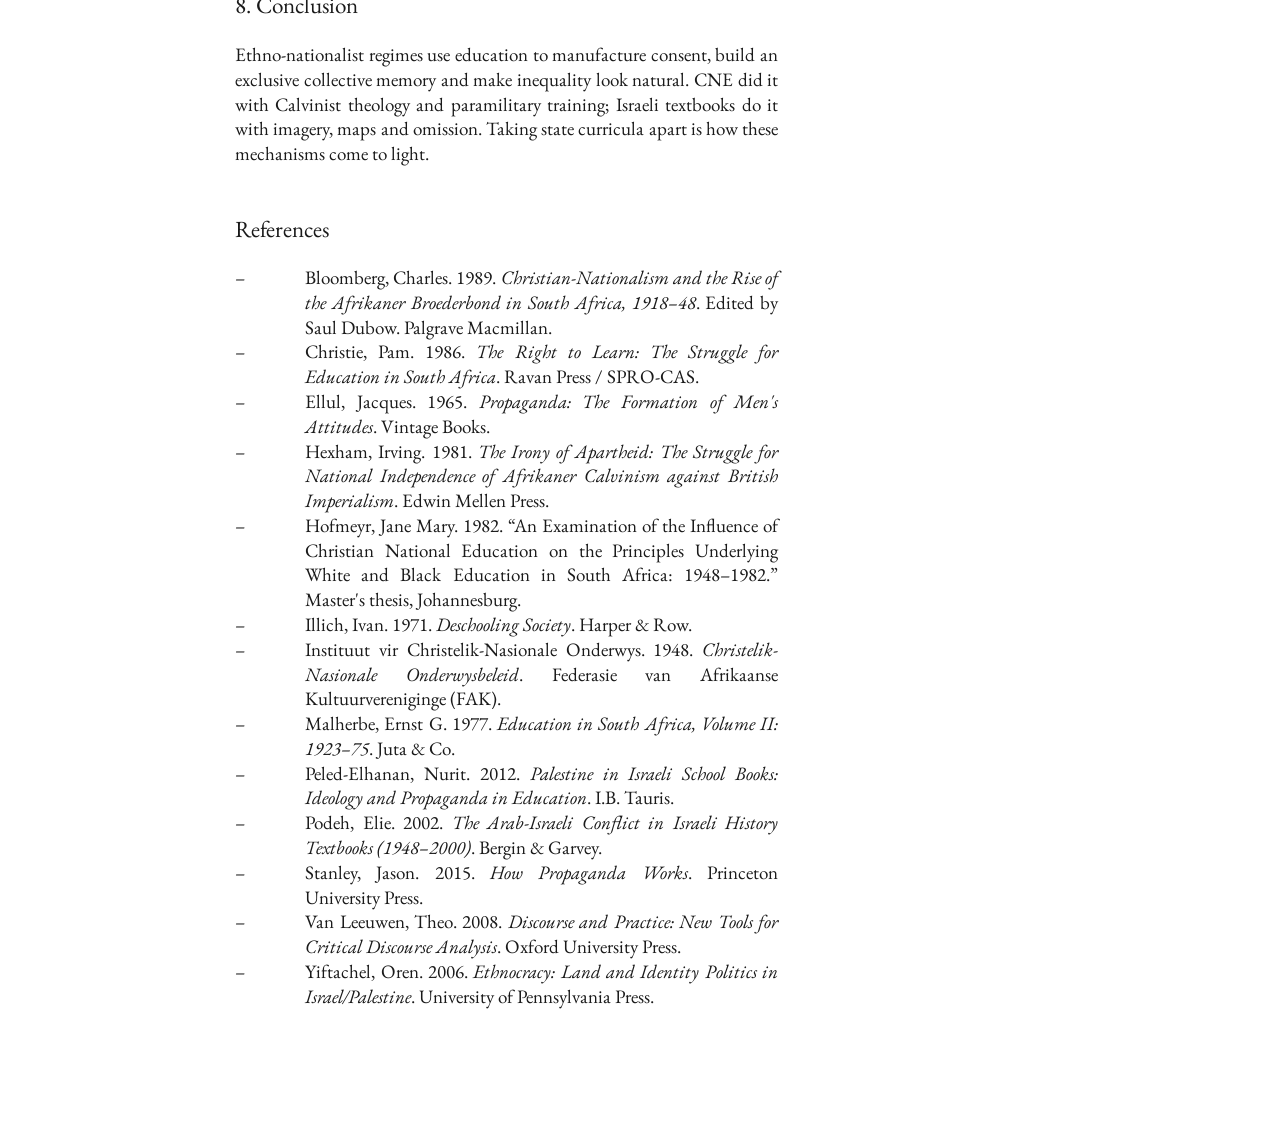
==== commit 6fdd48ae: "Publish handouts Update: fugger-reformation" ====
--- a/docs/ethno-nationalist-education.html
+++ b/docs/ethno-nationalist-education.html
@@ -388,4 +388,4 @@
 a[href^="#"] {
     text-decoration: none;
 }
-</style><article><header><h1>Schooling the nation</h1><p class="subtitle">Christian National Education in apartheid South Africa and Zionist pedagogy in Israel</p></header><section><div class="opening"><p><label for="mn-1" class="margin-toggle">⊕</label><input type="checkbox" id="mn-1" class="margin-toggle"><span class="marginnote">A research synthesis drawing on policy documents, histories of education and critical analyses of textbooks. Full references at the end.</span><span class="name"><em>Christian National Education and Zionist state pedagogy</em></span><br>South Africa, 1948–1994 · Israel today<br><span class="smallcaps">Comparative study · History of education · Textbook analysis</span></p><p class="date">26 November 2026</p></div></section><section><h2>1. Summary</h2><p>This synthesis compares how two ethno-nationalist states used schooling to shape collective memory, entrench racial and territorial hierarchies, and prepare the young for military service.</p><p>In South Africa, Christian National Education (CNE) was an explicit Calvinist blueprint that presented segregation, mother-tongue separation and white supremacy as God’s plan.<label for="sn-1" class="margin-toggle sidenote-number"></label><input type="checkbox" id="sn-1" class="margin-toggle"><span class="sidenote"><a href="#loc-1" role="doc-biblioref">Bloomberg, Charles. 1989. <em>Christian-Nationalism and the Rise of the Afrikaner Broederbond in South Africa, 1918–48</em></a>.<br><a href="#loc-2" role="doc-biblioref">Christie, Pam. 1986. <em>The Right to Learn: The Struggle for Education in South Africa</em></a>.<br><a href="#loc-7" role="doc-biblioref">Instituut vir Christelik-Nasionale Onderwys. 1948. <em>Christelik-Nasionale Onderwysbeleid</em></a>.</span> Bantu Education added separate, unequal schooling to keep Black South Africans in subordinate labour.<label for="sn-2" class="margin-toggle sidenote-number"></label><input type="checkbox" id="sn-2" class="margin-toggle"><span class="sidenote"><a href="#loc-2" role="doc-biblioref">Christie</a> <a href="#loc-2" role="doc-biblioref">1986</a>;<br><a href="#loc-5" role="doc-biblioref">Hofmeyr, Jane Mary. 1982. “An Examination of the Influence of Christian National Education on the Principles Underlying White and Black Education in South Africa: 1948–1982”</a>.</span></p><p>In Israel, according to Peled-Elhanan and others, textbook images, maps and omissions teach a “cult of continuity” and cast Palestinians as a demographic threat or an enemy.<label for="sn-3" class="margin-toggle sidenote-number"></label><input type="checkbox" id="sn-3" class="margin-toggle"><span class="sidenote"><a href="#loc-9" role="doc-biblioref">Peled-Elhanan, Nurit. 2012. <em>Palestine in Israeli School Books: Ideology and Propaganda in Education</em></a>.<br><a href="#loc-10" role="doc-biblioref">Podeh, Elie. 2002. <em>The Arab-Israeli Conflict in Israeli History Textbooks (1948–2000)</em></a>.<br><a href="#loc-13" role="doc-biblioref">Yiftachel, Oren. 2006. <em>Ethnocracy: Land and Identity Politics in Israel/Palestine</em></a>.</span> The methods are subtler than CNE’s and sit alongside a democratic self-image.<label for="sn-4" class="margin-toggle sidenote-number"></label><input type="checkbox" id="sn-4" class="margin-toggle"><span class="sidenote"><a href="#loc-9" role="doc-biblioref">Peled-Elhanan</a> <a href="#loc-9" role="doc-biblioref">2012</a>;<br><a href="#loc-11" role="doc-biblioref">Stanley, Jason. 2015. <em>How Propaganda Works</em></a>.</span></p><div class="callout"><p class="callout-statement">Both systems used school to make group dominance look natural and to prepare the young to defend it.</p><p class="callout-label">Main finding</p></div></section><section><h2>2. Scope</h2><p><span class="newthought">Schools in divided societies</span> are rarely neutral. Critical sociologists of education argue that state schooling manages ideology, shapes national identity and reproduces state power.<label for="sn-5" class="margin-toggle sidenote-number"></label><input type="checkbox" id="sn-5" class="margin-toggle"><span class="sidenote"><a href="#loc-3" role="doc-biblioref">Ellul, Jacques. 1965. <em>Propaganda: The Formation of Men's Attitudes</em></a>.<br><a href="#loc-6" role="doc-biblioref">Illich, Ivan. 1971. <em>Deschooling Society</em></a>.<br><a href="#loc-11" role="doc-biblioref">Stanley</a> <a href="#loc-11" role="doc-biblioref">2015</a>.</span> When an ethno-nationalist movement holds the state, the curriculum justifies the subjugation or removal of indigenous people and readies the dominant group’s young for compliance and conscription.<label for="sn-6" class="margin-toggle sidenote-number"></label><input type="checkbox" id="sn-6" class="margin-toggle"><span class="sidenote"><a href="#loc-1" role="doc-biblioref">Bloomberg</a> <a href="#loc-1" role="doc-biblioref">1989</a>; <a href="#loc-9" role="doc-biblioref">Peled-Elhanan</a> <a href="#loc-9" role="doc-biblioref">2012</a>.</span></p><p>The cases are CNE under the National Party (1948–1994) and the textbooks of state-funded Israeli schools, as documented by Nurit Peled-Elhanan and other critical historians. Both rely on sacred origin myths, on “re-indigenisation” (recasting the dominant group as the land’s rightful natives), on dehumanising the out-group and on militarised civic education.<label for="sn-7" class="margin-toggle sidenote-number"></label><input type="checkbox" id="sn-7" class="margin-toggle"><span class="sidenote"><a href="#loc-1" role="doc-biblioref">Bloomberg</a> <a href="#loc-1" role="doc-biblioref">1989</a>; <a href="#loc-2" role="doc-biblioref">Christie</a> <a href="#loc-2" role="doc-biblioref">1986</a>;<br><a href="#loc-4" role="doc-biblioref">Hexham, Irving. 1981. <em>The Irony of Apartheid: The Struggle for National Independence of Afrikaner Calvinism Against British Imperialism</em></a>.<br><a href="#loc-9" role="doc-biblioref">Peled-Elhanan</a> <a href="#loc-9" role="doc-biblioref">2012</a>.</span></p><p>The study reads South African policy, including the 1948 <em>Christelik-Nasionale Onderwysbeleid</em> and the National Education Policy Act of 1967, against analyses of Israeli textbooks.<label for="sn-8" class="margin-toggle sidenote-number"></label><input type="checkbox" id="sn-8" class="margin-toggle"><span class="sidenote"><a href="#loc-2" role="doc-biblioref">Christie</a> <a href="#loc-2" role="doc-biblioref">1986</a>; <a href="#loc-7" role="doc-biblioref">Instituut vir Christelik-Nasionale Onderwys</a> <a href="#loc-7" role="doc-biblioref">1948</a>; <a href="#loc-9" role="doc-biblioref">Peled-Elhanan</a> <a href="#loc-9" role="doc-biblioref">2012</a>;<br><a href="#loc-12" role="doc-biblioref">Van⁠ Leeuwen, Theo. 2008. <em>Discourse and Practice: New Tools for Critical Discourse Analysis</em></a>.</span></p></section><section><h2>3. Founding myths</h2><p>Indoctrination starts with a founding narrative, an ideological “hypotext”, that makes the dominant group’s power legitimate. Both states based education policy on myths of a chosen people with a divine or civilising mission.<label for="sn-9" class="margin-toggle sidenote-number"></label><input type="checkbox" id="sn-9" class="margin-toggle"><span class="sidenote"><a href="#loc-1" role="doc-biblioref">Bloomberg</a> <a href="#loc-1" role="doc-biblioref">1989</a>; <a href="#loc-4" role="doc-biblioref">Hexham</a> <a href="#loc-4" role="doc-biblioref">1981</a>; <a href="#loc-9" role="doc-biblioref">Peled-Elhanan</a> <a href="#loc-9" role="doc-biblioref">2012</a>.</span></p><p><label for="mn-2" class="margin-toggle">⊕</label><input type="checkbox" id="mn-2" class="margin-toggle"><span class="marginnote">ICNO: <em>Instituut vir Christelik-Nasionale Onderwys</em>. FAK: <em>Federasie van Afrikaanse Kultuurvereniginge</em>.</span><span class="newthought">In South Africa</span>, the ICNO codified CNE in 1948. The institute was an arm of the FAK, which the secret Afrikaner <em>Broederbond</em> controlled. Drawing on the Dutch neo-Calvinists Abraham Kuyper and Herman Bavinck, CNE held that God created separate nations, languages and races, each with a set destiny. Article 1 of the 1948 policy required Afrikaans-speaking children to be taught strictly in Calvinist scripture and fervent patriotism. History was taught as the unfolding of God’s plan, with Afrikaner victories over indigenous Black people celebrated as divine protection of a Christian civilisation.<label for="sn-10" class="margin-toggle sidenote-number"></label><input type="checkbox" id="sn-10" class="margin-toggle"><span class="sidenote"><a href="#loc-1" role="doc-biblioref">Bloomberg</a> <a href="#loc-1" role="doc-biblioref">1989</a>; <a href="#loc-2" role="doc-biblioref">Christie</a> <a href="#loc-2" role="doc-biblioref">1986</a>; <a href="#loc-4" role="doc-biblioref">Hexham</a> <a href="#loc-4" role="doc-biblioref">1981</a>; <a href="#loc-5" role="doc-biblioref">Hofmeyr</a> <a href="#loc-5" role="doc-biblioref">1982</a>; <a href="#loc-7" role="doc-biblioref">Instituut vir Christelik-Nasionale Onderwys</a> <a href="#loc-7" role="doc-biblioref">1948</a>.</span></p><p>In Israel, mainstream state education carries what Peled-Elhanan calls the “Grand Zionist Narrative”: secularised biblical myth joined to modern ethno-nationalism to build a “cult of continuity”. History, geography and civics textbooks present Jewish history as an unbroken 2,000-year struggle against persecution, ending in the “redemption of the land” and national rebirth in 1948. Shaping collective memory in the way Nora and Wertsch describe, they leave out 1,300 years of continuous Palestinian life and show Jewish immigrants as “re-indigenised” owners returning to an empty wilderness.<label for="sn-11" class="margin-toggle sidenote-number"></label><input type="checkbox" id="sn-11" class="margin-toggle"><span class="sidenote"><a href="#loc-9" role="doc-biblioref">Peled-Elhanan</a> <a href="#loc-9" role="doc-biblioref">2012</a>; <a href="#loc-10" role="doc-biblioref">Podeh</a> <a href="#loc-10" role="doc-biblioref">2002</a>.</span></p><table><thead><tr><th>Dimension</th><th>Apartheid South Africa (CNE)</th><th>Israel (Zionist narrative)</th></tr></thead><tbody><tr><td>Founding story</td><td>Neo-Calvinist predestination; Afrikaner divine mission</td><td>Secularised biblical myth; “cult of continuity”</td></tr><tr><td>The out-group</td><td>Europeans as “senior trustee”; separate racial compartments</td><td>“Primitive” Arabs; terrorist and demographic threat</td></tr><tr><td>Methods</td><td>Scripture across the curriculum; veld schools; Youth Preparedness</td><td>Images and layout; redrawn maps; omission</td></tr><tr><td>Civic aim</td><td>Readiness against the “total onslaught”; anti-communism</td><td>Readiness for conscription; combat motivation</td></tr></tbody></table></section><section><h2>4. Textbooks and the out-group</h2><p>Both regimes dehumanised or erased the subjugated group in approved learning materials, by different means.<label for="sn-12" class="margin-toggle sidenote-number"></label><input type="checkbox" id="sn-12" class="margin-toggle"><span class="sidenote"><a href="#loc-2" role="doc-biblioref">Christie</a> <a href="#loc-2" role="doc-biblioref">1986</a>; <a href="#loc-9" role="doc-biblioref">Peled-Elhanan</a> <a href="#loc-9" role="doc-biblioref">2012</a>.</span></p><p><span class="newthought">In Israeli textbooks</span>, Peled-Elhanan shows how text, maps, photographs and layout combine to marginalise Palestinians:<label for="sn-13" class="margin-toggle sidenote-number"></label><input type="checkbox" id="sn-13" class="margin-toggle"><span class="sidenote"><a href="#loc-9" role="doc-biblioref">Peled-Elhanan</a> <a href="#loc-9" role="doc-biblioref">2012</a>; <a href="#loc-12" role="doc-biblioref">Van⁠ Leeuwen</a> <a href="#loc-12" role="doc-biblioref">2008</a>.</span></p><ul><li><em>Generic labels.</em> Palestinians seldom appear as individuals with names, families or work, but as “the Arabs”, “the non-Jewish population” or “infiltrators”.</li><li><em>Defined by threat.</em> When they do appear, it is through negative acts: lurking, throwing stones, attacking, refusing progress. The Israeli army appears civilised, lawful and heroic, even when carrying out punitive demolitions or massacres.</li><li><em>Expulsion recast.</em> The displacement of 800,000 Palestinians in the 1948 war, the <em>Nakba</em>, is described as “flight”, “desertion” or “panic”, which relieves the state of moral responsibility. The 2011 “Nakba Law” penalises educational bodies that commemorate it.<label for="sn-14" class="margin-toggle sidenote-number"></label><input type="checkbox" id="sn-14" class="margin-toggle"><span class="sidenote"><a href="#loc-9" role="doc-biblioref">Peled-Elhanan</a> <a href="#loc-9" role="doc-biblioref">2012</a>; <a href="#loc-10" role="doc-biblioref">Podeh</a> <a href="#loc-10" role="doc-biblioref">2002</a>.</span></li></ul><p>In South Africa, CNE built the Black out-group through open racial hierarchy and paternalism. The 1948 policy said that Black (“native”) education must rest on the European’s worldview, and that “the Boer nation is the senior European trustee of the native”. Under the Bantu Education Act of 1953, schooling for Black children was deliberately degraded to train them only for manual and domestic labour, in line with the state’s aim that Black South Africans remain “hewers of wood and drawers of water”.<label for="sn-15" class="margin-toggle sidenote-number"></label><input type="checkbox" id="sn-15" class="margin-toggle"><span class="sidenote"><a href="#loc-1" role="doc-biblioref">Bloomberg</a> <a href="#loc-1" role="doc-biblioref">1989</a>; <a href="#loc-2" role="doc-biblioref">Christie</a> <a href="#loc-2" role="doc-biblioref">1986</a>; <a href="#loc-5" role="doc-biblioref">Hofmeyr</a> <a href="#loc-5" role="doc-biblioref">1982</a>.</span></p></section><section><h2>5. Schooling for war</h2><p>Both systems conditioned young people to accept permanent militarisation and the defence of the state against existential threats.<label for="sn-16" class="margin-toggle sidenote-number"></label><input type="checkbox" id="sn-16" class="margin-toggle"><span class="sidenote"><a href="#loc-2" role="doc-biblioref">Christie</a> <a href="#loc-2" role="doc-biblioref">1986</a>; <a href="#loc-9" role="doc-biblioref">Peled-Elhanan</a> <a href="#loc-9" role="doc-biblioref">2012</a>.</span></p><p><span class="newthought">In the 1970s and 1980s</span>, South Africa brought the Youth Preparedness Programme and compulsory veld schools into white secondary schools. Built around the military doctrine of a “total onslaught” by international communism and the liberation movements, Youth Preparedness combined moral re-armament, obstacle courses, bush survival and anti-communist teaching. Veld schools took city children into the countryside for lectures on patriotism, creationism and racial boundaries, to instil obedience and military readiness.<label for="sn-17" class="margin-toggle sidenote-number"></label><input type="checkbox" id="sn-17" class="margin-toggle"><span class="sidenote"><a href="#loc-2" role="doc-biblioref">Christie</a> <a href="#loc-2" role="doc-biblioref">1986</a>.</span></p><p>Israeli students face the draft at 18. Peled-Elhanan argues that history and geography textbooks prepare them for it: they are written for teenagers who will soon enforce the occupation and may use lethal force in the Palestinian territories. The books present military operations as moral necessity, Palestinian resistance as irrational hostility, and soldiers as selfless defenders of the homeland.<label for="sn-18" class="margin-toggle sidenote-number"></label><input type="checkbox" id="sn-18" class="margin-toggle"><span class="sidenote"><a href="#loc-9" role="doc-biblioref">Peled-Elhanan</a> <a href="#loc-9" role="doc-biblioref">2012</a>.</span></p><table><thead><tr><th></th><th>South Africa, 1970s–1980s</th><th>Israel, 1990s to the present</th></tr></thead><tbody><tr><td>Threat</td><td>“Total onslaught”; communism</td><td>“Terrorism”; existential demographic threat</td></tr><tr><td>Means</td><td>Youth Preparedness and veld schools</td><td>History and civics textbooks; heroic images of the army</td></tr><tr><td>Goal</td><td>White youth ready for conscription, border wars and township control</td><td>18-year-olds ready for the draft and the occupation</td></tr></tbody></table><p>The study names three outcomes common to both: a sense of ethno-national supremacy under siege; no empathy for the subjugated indigenous population; and acceptance of segregation and of state violence outside the law.</p></section><section><h2>6. Where they differ</h2><p><span class="newthought">Theology against secular nationalism.</span> CNE was openly confessional, using Calvinist doctrine and church authority to justify segregation.<label for="sn-19" class="margin-toggle sidenote-number"></label><input type="checkbox" id="sn-19" class="margin-toggle"><span class="sidenote"><a href="#loc-1" role="doc-biblioref">Bloomberg</a> <a href="#loc-1" role="doc-biblioref">1989</a>; <a href="#loc-4" role="doc-biblioref">Hexham</a> <a href="#loc-4" role="doc-biblioref">1981</a>.</span> Israeli state education makes its claims in the language of secular geography, civic democracy and archaeology, while still drawing on the biblical “Promised Land” to support territorial expansion. That lets Israel keep a “Jewish and democratic” self-image in line with Western liberal norms, though Yiftachel calls the system an “ethnocracy”.<label for="sn-20" class="margin-toggle sidenote-number"></label><input type="checkbox" id="sn-20" class="margin-toggle"><span class="sidenote"><a href="#loc-9" role="doc-biblioref">Peled-Elhanan</a> <a href="#loc-9" role="doc-biblioref">2012</a>; <a href="#loc-13" role="doc-biblioref">Yiftachel</a> <a href="#loc-13" role="doc-biblioref">2006</a>.</span></p><p><em>Separation against absorption.</em> Apartheid South Africa split schooling into separate, unequal departments for Whites, Africans, Coloureds and Indians.<label for="sn-21" class="margin-toggle sidenote-number"></label><input type="checkbox" id="sn-21" class="margin-toggle"><span class="sidenote"><a href="#loc-2" role="doc-biblioref">Christie</a> <a href="#loc-2" role="doc-biblioref">1986</a>;<br><a href="#loc-8" role="doc-biblioref">Malherbe, Ernst G. 1977. <em>Education in South Africa, Volume II: 1923–75</em></a>.</span> Israel has one Ministry of Education over Jewish (secular and religious) and Arab public schools. But Peled-Elhanan shows that Palestinian-Arab citizens in those schools follow a curriculum that censors their national history, denies the <em>Nakba</em> and imposes Zionist historiography. They are, in effect, shut out of their own history.<label for="sn-22" class="margin-toggle sidenote-number"></label><input type="checkbox" id="sn-22" class="margin-toggle"><span class="sidenote"><a href="#loc-9" role="doc-biblioref">Peled-Elhanan</a> <a href="#loc-9" role="doc-biblioref">2012</a>.</span></p><div class="callout"><p class="callout-statement">South Africa enforced dominance in the open, through church doctrine and separate schools. Israel does it inside one system that presents itself as secular and democratic.</p><p class="callout-label">The key difference</p></div></section><section><h2>7. Limits of the sources</h2><ol><li><em>Policy is not practice.</em> Studies of CNE policy and of textbook imagery tend to assume the message arrived intact. In classrooms it was contested: teachers resisted, students organised (the 1976 Soweto uprising among them), and communities built alternatives.<label for="sn-23" class="margin-toggle sidenote-number"></label><input type="checkbox" id="sn-23" class="margin-toggle"><span class="sidenote"><a href="#loc-2" role="doc-biblioref">Christie</a> <a href="#loc-2" role="doc-biblioref">1986</a>; <a href="#loc-7" role="doc-biblioref">Instituut vir Christelik-Nasionale Onderwys</a> <a href="#loc-7" role="doc-biblioref">1948</a>; <a href="#loc-9" role="doc-biblioref">Peled-Elhanan</a> <a href="#loc-9" role="doc-biblioref">2012</a>.</span></li><li><em>Textbooks change.</em> Peled-Elhanan records a shift in the 2000s towards simpler, right-wing narratives. But the late 1990s saw brief post-Zionist revisions, such as Eyal Naveh’s textbooks, which point to disputes within the ministry.<label for="sn-24" class="margin-toggle sidenote-number"></label><input type="checkbox" id="sn-24" class="margin-toggle"><span class="sidenote"><a href="#loc-9" role="doc-biblioref">Peled-Elhanan</a> <a href="#loc-9" role="doc-biblioref">2012</a>; <a href="#loc-10" role="doc-biblioref">Podeh</a> <a href="#loc-10" role="doc-biblioref">2002</a>.</span></li></ol></section><section><h2>8. Conclusion</h2><p>Ethno-nationalist regimes use education to manufacture consent, build an exclusive collective memory and make inequality look natural. CNE did it with Calvinist theology and paramilitary training; Israeli textbooks do it with imagery, maps and omission. Taking state curricula apart is how these mechanisms come to light.</p><section role="doc-bibliography" class="hanging-indent"><h2>References</h2><ul style="list-style-type: none"><li id="loc-1">Bloomberg, Charles. 1989. <em>Christian-Nationalism and the Rise of the Afrikaner Broederbond in South Africa, 1918–48</em>. Edited by Saul Dubow. Palgrave Macmillan.</li><li id="loc-2">Christie, Pam. 1986. <em>The Right to Learn: The Struggle for Education in South Africa</em>. Ravan Press / SPRO-CAS.</li><li id="loc-3">Ellul, Jacques. 1965. <em>Propaganda: The Formation of Men's Attitudes</em>. Vintage Books.</li><li id="loc-4">Hexham, Irving. 1981. <em>The Irony of Apartheid: The Struggle for National Independence of Afrikaner Calvinism against British Imperialism</em>. Edwin Mellen Press.</li><li id="loc-5">Hofmeyr, Jane Mary. 1982. “An Examination of the Influence of Christian National Education on the Principles Underlying White and Black Education in South Africa: 1948–1982.” Master's thesis, Johannesburg.</li><li id="loc-6">Illich, Ivan. 1971. <em>Deschooling Society</em>. Harper &amp; Row.</li><li id="loc-7">Instituut vir Christelik-Nasionale Onderwys. 1948. <em>Christelik-Nasionale Onderwysbeleid</em>. Federasie van Afrikaanse Kultuurvereniginge (FAK).</li><li id="loc-8">Malherbe, Ernst G. 1977. <em>Education in South Africa, Volume II: 1923–75</em>. Juta &amp; Co.</li><li id="loc-9">Peled-Elhanan, Nurit. 2012. <em>Palestine in Israeli School Books: Ideology and Propaganda in Education</em>. I.B. Tauris.</li><li id="loc-10">Podeh, Elie. 2002. <em>The Arab-Israeli Conflict in Israeli History Textbooks (1948–2000)</em>. Bergin &amp; Garvey.</li><li id="loc-11">Stanley, Jason. 2015. <em>How Propaganda Works</em>. Princeton University Press.</li><li id="loc-12">Van⁠ Leeuwen, Theo. 2008. <em>Discourse and Practice: New Tools for Critical Discourse Analysis</em>. Oxford University Press.</li><li id="loc-13">Yiftachel, Oren. 2006. <em>Ethnocracy: Land and Identity Politics in Israel/Palestine</em>. University of Pennsylvania Press.</li></ul></section></section></article></body></html>+</style><article><header><h1>Schooling the nation</h1><p class="subtitle">Christian National Education in apartheid South Africa and Zionist pedagogy in Israel</p></header><section><div class="opening"><p><label for="mn-1" class="margin-toggle">⊕</label><input type="checkbox" id="mn-1" class="margin-toggle"><span class="marginnote">A research synthesis drawing on policy documents, histories of education and critical analyses of textbooks. Full references at the end.</span><span class="name"><em>Christian National Education and Zionist state pedagogy</em></span><br>South Africa, 1948–1994 · Israel today<br><span class="smallcaps">Comparative study · History of education · Textbook analysis</span></p><p class="date">26 November 2026</p></div></section><section><h2>1. Summary</h2><p>This synthesis compares how two ethno-nationalist states used schooling to shape collective memory, entrench racial and territorial hierarchies, and prepare the young for military service.</p><p>In South Africa, Christian National Education (CNE) was an explicit Calvinist blueprint that presented segregation, mother-tongue separation and white supremacy as God’s plan.<label for="sn-1" class="margin-toggle sidenote-number"></label><input type="checkbox" id="sn-1" class="margin-toggle"><span class="sidenote"><a href="#loc-1" role="doc-biblioref">Bloomberg, Charles. 1989. <em>Christian-Nationalism and the Rise of the Afrikaner Broederbond in South Africa, 1918–48</em></a>.<br><a href="#loc-2" role="doc-biblioref">Christie, Pam. 1986. <em>The Right to Learn: The Struggle for Education in South Africa</em></a>.<br><a href="#loc-7" role="doc-biblioref">Instituut vir Christelik-Nasionale Onderwys. 1948. <em>Christelik-Nasionale Onderwysbeleid</em></a>.</span> Bantu Education added separate, unequal schooling to keep Black South Africans in subordinate labour.<label for="sn-2" class="margin-toggle sidenote-number"></label><input type="checkbox" id="sn-2" class="margin-toggle"><span class="sidenote"><a href="#loc-2" role="doc-biblioref">Christie 1986</a>;<br><a href="#loc-5" role="doc-biblioref">Hofmeyr, Jane Mary. 1982. “An Examination of the Influence of Christian National Education on the Principles Underlying White and Black Education in South Africa: 1948–1982”</a>.</span></p><p>In Israel, according to Peled-Elhanan and others, textbook images, maps and omissions teach a “cult of continuity” and cast Palestinians as a demographic threat or an enemy.<label for="sn-3" class="margin-toggle sidenote-number"></label><input type="checkbox" id="sn-3" class="margin-toggle"><span class="sidenote"><a href="#loc-9" role="doc-biblioref">Peled-Elhanan, Nurit. 2012. <em>Palestine in Israeli School Books: Ideology and Propaganda in Education</em></a>.<br><a href="#loc-10" role="doc-biblioref">Podeh, Elie. 2002. <em>The Arab-Israeli Conflict in Israeli History Textbooks (1948–2000)</em></a>.<br><a href="#loc-13" role="doc-biblioref">Yiftachel, Oren. 2006. <em>Ethnocracy: Land and Identity Politics in Israel/Palestine</em></a>.</span> The methods are subtler than CNE’s and sit alongside a democratic self-image.<label for="sn-4" class="margin-toggle sidenote-number"></label><input type="checkbox" id="sn-4" class="margin-toggle"><span class="sidenote"><a href="#loc-9" role="doc-biblioref">Peled-Elhanan 2012</a>;<br><a href="#loc-11" role="doc-biblioref">Stanley, Jason. 2015. <em>How Propaganda Works</em></a>.</span></p><div class="callout"><p class="callout-statement">Both systems used school to make group dominance look natural and to prepare the young to defend it.</p><p class="callout-label">Main finding</p></div></section><section><h2>2. Scope</h2><p><span class="newthought">Schools in divided societies</span> are rarely neutral. Critical sociologists of education argue that state schooling manages ideology, shapes national identity and reproduces state power.<label for="sn-5" class="margin-toggle sidenote-number"></label><input type="checkbox" id="sn-5" class="margin-toggle"><span class="sidenote"><a href="#loc-3" role="doc-biblioref">Ellul, Jacques. 1965. <em>Propaganda: The Formation of Men's Attitudes</em></a>.<br><a href="#loc-6" role="doc-biblioref">Illich, Ivan. 1971. <em>Deschooling Society</em></a>.<br><a href="#loc-11" role="doc-biblioref">Stanley 2015</a>.</span> When an ethno-nationalist movement holds the state, the curriculum justifies the subjugation or removal of indigenous people and readies the dominant group’s young for compliance and conscription.<label for="sn-6" class="margin-toggle sidenote-number"></label><input type="checkbox" id="sn-6" class="margin-toggle"><span class="sidenote"><a href="#loc-1" role="doc-biblioref">Bloomberg 1989</a>; <a href="#loc-9" role="doc-biblioref">Peled-Elhanan 2012</a>.</span></p><p>The cases are CNE under the National Party (1948–1994) and the textbooks of state-funded Israeli schools, as documented by Nurit Peled-Elhanan and other critical historians. Both rely on sacred origin myths, on “re-indigenisation” (recasting the dominant group as the land’s rightful natives), on dehumanising the out-group and on militarised civic education.<label for="sn-7" class="margin-toggle sidenote-number"></label><input type="checkbox" id="sn-7" class="margin-toggle"><span class="sidenote"><a href="#loc-1" role="doc-biblioref">Bloomberg 1989</a>; <a href="#loc-2" role="doc-biblioref">Christie 1986</a>;<br><a href="#loc-4" role="doc-biblioref">Hexham, Irving. 1981. <em>The Irony of Apartheid: The Struggle for National Independence of Afrikaner Calvinism Against British Imperialism</em></a>.<br><a href="#loc-9" role="doc-biblioref">Peled-Elhanan 2012</a>.</span></p><p>The study reads South African policy, including the 1948 <em>Christelik-Nasionale Onderwysbeleid</em> and the National Education Policy Act of 1967, against analyses of Israeli textbooks.<label for="sn-8" class="margin-toggle sidenote-number"></label><input type="checkbox" id="sn-8" class="margin-toggle"><span class="sidenote"><a href="#loc-2" role="doc-biblioref">Christie 1986</a>; <a href="#loc-7" role="doc-biblioref">Instituut vir Christelik-Nasionale Onderwys 1948</a>; <a href="#loc-9" role="doc-biblioref">Peled-Elhanan 2012</a>;<br><a href="#loc-12" role="doc-biblioref">Van⁠ Leeuwen, Theo. 2008. <em>Discourse and Practice: New Tools for Critical Discourse Analysis</em></a>.</span></p></section><section><h2>3. Founding myths</h2><p>Indoctrination starts with a founding narrative, an ideological “hypotext”, that makes the dominant group’s power legitimate. Both states based education policy on myths of a chosen people with a divine or civilising mission.<label for="sn-9" class="margin-toggle sidenote-number"></label><input type="checkbox" id="sn-9" class="margin-toggle"><span class="sidenote"><a href="#loc-1" role="doc-biblioref">Bloomberg 1989</a>; <a href="#loc-4" role="doc-biblioref">Hexham 1981</a>; <a href="#loc-9" role="doc-biblioref">Peled-Elhanan 2012</a>.</span></p><p><label for="mn-2" class="margin-toggle">⊕</label><input type="checkbox" id="mn-2" class="margin-toggle"><span class="marginnote">ICNO: <em>Instituut vir Christelik-Nasionale Onderwys</em>. FAK: <em>Federasie van Afrikaanse Kultuurvereniginge</em>.</span><span class="newthought">In South Africa</span>, the ICNO codified CNE in 1948. The institute was an arm of the FAK, which the secret Afrikaner <em>Broederbond</em> controlled. Drawing on the Dutch neo-Calvinists Abraham Kuyper and Herman Bavinck, CNE held that God created separate nations, languages and races, each with a set destiny. Article 1 of the 1948 policy required Afrikaans-speaking children to be taught strictly in Calvinist scripture and fervent patriotism. History was taught as the unfolding of God’s plan, with Afrikaner victories over indigenous Black people celebrated as divine protection of a Christian civilisation.<label for="sn-10" class="margin-toggle sidenote-number"></label><input type="checkbox" id="sn-10" class="margin-toggle"><span class="sidenote"><a href="#loc-1" role="doc-biblioref">Bloomberg 1989</a>; <a href="#loc-2" role="doc-biblioref">Christie 1986</a>; <a href="#loc-4" role="doc-biblioref">Hexham 1981</a>; <a href="#loc-5" role="doc-biblioref">Hofmeyr 1982</a>; <a href="#loc-7" role="doc-biblioref">Instituut vir Christelik-Nasionale Onderwys 1948</a>.</span></p><p>In Israel, mainstream state education carries what Peled-Elhanan calls the “Grand Zionist Narrative”: secularised biblical myth joined to modern ethno-nationalism to build a “cult of continuity”. History, geography and civics textbooks present Jewish history as an unbroken 2,000-year struggle against persecution, ending in the “redemption of the land” and national rebirth in 1948. Shaping collective memory in the way Nora and Wertsch describe, they leave out 1,300 years of continuous Palestinian life and show Jewish immigrants as “re-indigenised” owners returning to an empty wilderness.<label for="sn-11" class="margin-toggle sidenote-number"></label><input type="checkbox" id="sn-11" class="margin-toggle"><span class="sidenote"><a href="#loc-9" role="doc-biblioref">Peled-Elhanan 2012</a>; <a href="#loc-10" role="doc-biblioref">Podeh 2002</a>.</span></p><table><thead><tr><th>Dimension</th><th>Apartheid South Africa (CNE)</th><th>Israel (Zionist narrative)</th></tr></thead><tbody><tr><td>Founding story</td><td>Neo-Calvinist predestination; Afrikaner divine mission</td><td>Secularised biblical myth; “cult of continuity”</td></tr><tr><td>The out-group</td><td>Europeans as “senior trustee”; separate racial compartments</td><td>“Primitive” Arabs; terrorist and demographic threat</td></tr><tr><td>Methods</td><td>Scripture across the curriculum; veld schools; Youth Preparedness</td><td>Images and layout; redrawn maps; omission</td></tr><tr><td>Civic aim</td><td>Readiness against the “total onslaught”; anti-communism</td><td>Readiness for conscription; combat motivation</td></tr></tbody></table></section><section><h2>4. Textbooks and the out-group</h2><p>Both regimes dehumanised or erased the subjugated group in approved learning materials, by different means.<label for="sn-12" class="margin-toggle sidenote-number"></label><input type="checkbox" id="sn-12" class="margin-toggle"><span class="sidenote"><a href="#loc-2" role="doc-biblioref">Christie 1986</a>; <a href="#loc-9" role="doc-biblioref">Peled-Elhanan 2012</a>.</span></p><p><span class="newthought">In Israeli textbooks</span>, Peled-Elhanan shows how text, maps, photographs and layout combine to marginalise Palestinians:<label for="sn-13" class="margin-toggle sidenote-number"></label><input type="checkbox" id="sn-13" class="margin-toggle"><span class="sidenote"><a href="#loc-9" role="doc-biblioref">Peled-Elhanan 2012</a>; <a href="#loc-12" role="doc-biblioref">Van⁠ Leeuwen 2008</a>.</span></p><ul><li><em>Generic labels.</em> Palestinians seldom appear as individuals with names, families or work, but as “the Arabs”, “the non-Jewish population” or “infiltrators”.</li><li><em>Defined by threat.</em> When they do appear, it is through negative acts: lurking, throwing stones, attacking, refusing progress. The Israeli army appears civilised, lawful and heroic, even when carrying out punitive demolitions or massacres.</li><li><em>Expulsion recast.</em> The displacement of 800,000 Palestinians in the 1948 war, the <em>Nakba</em>, is described as “flight”, “desertion” or “panic”, which relieves the state of moral responsibility. The 2011 “Nakba Law” penalises educational bodies that commemorate it.<label for="sn-14" class="margin-toggle sidenote-number"></label><input type="checkbox" id="sn-14" class="margin-toggle"><span class="sidenote"><a href="#loc-9" role="doc-biblioref">Peled-Elhanan 2012</a>; <a href="#loc-10" role="doc-biblioref">Podeh 2002</a>.</span></li></ul><p>In South Africa, CNE built the Black out-group through open racial hierarchy and paternalism. The 1948 policy said that Black (“native”) education must rest on the European’s worldview, and that “the Boer nation is the senior European trustee of the native”. Under the Bantu Education Act of 1953, schooling for Black children was deliberately degraded to train them only for manual and domestic labour, in line with the state’s aim that Black South Africans remain “hewers of wood and drawers of water”.<label for="sn-15" class="margin-toggle sidenote-number"></label><input type="checkbox" id="sn-15" class="margin-toggle"><span class="sidenote"><a href="#loc-1" role="doc-biblioref">Bloomberg 1989</a>; <a href="#loc-2" role="doc-biblioref">Christie 1986</a>; <a href="#loc-5" role="doc-biblioref">Hofmeyr 1982</a>.</span></p></section><section><h2>5. Schooling for war</h2><p>Both systems conditioned young people to accept permanent militarisation and the defence of the state against existential threats.<label for="sn-16" class="margin-toggle sidenote-number"></label><input type="checkbox" id="sn-16" class="margin-toggle"><span class="sidenote"><a href="#loc-2" role="doc-biblioref">Christie 1986</a>; <a href="#loc-9" role="doc-biblioref">Peled-Elhanan 2012</a>.</span></p><p><span class="newthought">In the 1970s and 1980s</span>, South Africa brought the Youth Preparedness Programme and compulsory veld schools into white secondary schools. Built around the military doctrine of a “total onslaught” by international communism and the liberation movements, Youth Preparedness combined moral re-armament, obstacle courses, bush survival and anti-communist teaching. Veld schools took city children into the countryside for lectures on patriotism, creationism and racial boundaries, to instil obedience and military readiness.<label for="sn-17" class="margin-toggle sidenote-number"></label><input type="checkbox" id="sn-17" class="margin-toggle"><span class="sidenote"><a href="#loc-2" role="doc-biblioref">Christie 1986</a>.</span></p><p>Israeli students face the draft at 18. Peled-Elhanan argues that history and geography textbooks prepare them for it: they are written for teenagers who will soon enforce the occupation and may use lethal force in the Palestinian territories. The books present military operations as moral necessity, Palestinian resistance as irrational hostility, and soldiers as selfless defenders of the homeland.<label for="sn-18" class="margin-toggle sidenote-number"></label><input type="checkbox" id="sn-18" class="margin-toggle"><span class="sidenote"><a href="#loc-9" role="doc-biblioref">Peled-Elhanan 2012</a>.</span></p><table><thead><tr><th></th><th>South Africa, 1970s–1980s</th><th>Israel, 1990s to the present</th></tr></thead><tbody><tr><td>Threat</td><td>“Total onslaught”; communism</td><td>“Terrorism”; existential demographic threat</td></tr><tr><td>Means</td><td>Youth Preparedness and veld schools</td><td>History and civics textbooks; heroic images of the army</td></tr><tr><td>Goal</td><td>White youth ready for conscription, border wars and township control</td><td>18-year-olds ready for the draft and the occupation</td></tr></tbody></table><p>The study names three outcomes common to both: a sense of ethno-national supremacy under siege; no empathy for the subjugated indigenous population; and acceptance of segregation and of state violence outside the law.</p></section><section><h2>6. Where they differ</h2><p><span class="newthought">Theology against secular nationalism.</span> CNE was openly confessional, using Calvinist doctrine and church authority to justify segregation.<label for="sn-19" class="margin-toggle sidenote-number"></label><input type="checkbox" id="sn-19" class="margin-toggle"><span class="sidenote"><a href="#loc-1" role="doc-biblioref">Bloomberg 1989</a>; <a href="#loc-4" role="doc-biblioref">Hexham 1981</a>.</span> Israeli state education makes its claims in the language of secular geography, civic democracy and archaeology, while still drawing on the biblical “Promised Land” to support territorial expansion. That lets Israel keep a “Jewish and democratic” self-image in line with Western liberal norms, though Yiftachel calls the system an “ethnocracy”.<label for="sn-20" class="margin-toggle sidenote-number"></label><input type="checkbox" id="sn-20" class="margin-toggle"><span class="sidenote"><a href="#loc-9" role="doc-biblioref">Peled-Elhanan 2012</a>; <a href="#loc-13" role="doc-biblioref">Yiftachel 2006</a>.</span></p><p><em>Separation against absorption.</em> Apartheid South Africa split schooling into separate, unequal departments for Whites, Africans, Coloureds and Indians.<label for="sn-21" class="margin-toggle sidenote-number"></label><input type="checkbox" id="sn-21" class="margin-toggle"><span class="sidenote"><a href="#loc-2" role="doc-biblioref">Christie 1986</a>;<br><a href="#loc-8" role="doc-biblioref">Malherbe, Ernst G. 1977. <em>Education in South Africa, Volume II: 1923–75</em></a>.</span> Israel has one Ministry of Education over Jewish (secular and religious) and Arab public schools. But Peled-Elhanan shows that Palestinian-Arab citizens in those schools follow a curriculum that censors their national history, denies the <em>Nakba</em> and imposes Zionist historiography. They are, in effect, shut out of their own history.<label for="sn-22" class="margin-toggle sidenote-number"></label><input type="checkbox" id="sn-22" class="margin-toggle"><span class="sidenote"><a href="#loc-9" role="doc-biblioref">Peled-Elhanan 2012</a>.</span></p><div class="callout"><p class="callout-statement">South Africa enforced dominance in the open, through church doctrine and separate schools. Israel does it inside one system that presents itself as secular and democratic.</p><p class="callout-label">The key difference</p></div></section><section><h2>7. Limits of the sources</h2><ol><li><em>Policy is not practice.</em> Studies of CNE policy and of textbook imagery tend to assume the message arrived intact. In classrooms it was contested: teachers resisted, students organised (the 1976 Soweto uprising among them), and communities built alternatives.<label for="sn-23" class="margin-toggle sidenote-number"></label><input type="checkbox" id="sn-23" class="margin-toggle"><span class="sidenote"><a href="#loc-2" role="doc-biblioref">Christie 1986</a>; <a href="#loc-7" role="doc-biblioref">Instituut vir Christelik-Nasionale Onderwys 1948</a>; <a href="#loc-9" role="doc-biblioref">Peled-Elhanan 2012</a>.</span></li><li><em>Textbooks change.</em> Peled-Elhanan records a shift in the 2000s towards simpler, right-wing narratives. But the late 1990s saw brief post-Zionist revisions, such as Eyal Naveh’s textbooks, which point to disputes within the ministry.<label for="sn-24" class="margin-toggle sidenote-number"></label><input type="checkbox" id="sn-24" class="margin-toggle"><span class="sidenote"><a href="#loc-9" role="doc-biblioref">Peled-Elhanan 2012</a>; <a href="#loc-10" role="doc-biblioref">Podeh 2002</a>.</span></li></ol></section><section><h2>8. Conclusion</h2><p>Ethno-nationalist regimes use education to manufacture consent, build an exclusive collective memory and make inequality look natural. CNE did it with Calvinist theology and paramilitary training; Israeli textbooks do it with imagery, maps and omission. Taking state curricula apart is how these mechanisms come to light.</p><section role="doc-bibliography" class="hanging-indent"><h2>References</h2><ul style="list-style-type: none"><li id="loc-1">Bloomberg, Charles. 1989. <em>Christian-Nationalism and the Rise of the Afrikaner Broederbond in South Africa, 1918–48</em>. Edited by Saul Dubow. Palgrave Macmillan.</li><li id="loc-2">Christie, Pam. 1986. <em>The Right to Learn: The Struggle for Education in South Africa</em>. Ravan Press / SPRO-CAS.</li><li id="loc-3">Ellul, Jacques. 1965. <em>Propaganda: The Formation of Men's Attitudes</em>. Vintage Books.</li><li id="loc-4">Hexham, Irving. 1981. <em>The Irony of Apartheid: The Struggle for National Independence of Afrikaner Calvinism against British Imperialism</em>. Edwin Mellen Press.</li><li id="loc-5">Hofmeyr, Jane Mary. 1982. “An Examination of the Influence of Christian National Education on the Principles Underlying White and Black Education in South Africa: 1948–1982.” Master's thesis, Johannesburg.</li><li id="loc-6">Illich, Ivan. 1971. <em>Deschooling Society</em>. Harper &amp; Row.</li><li id="loc-7">Instituut vir Christelik-Nasionale Onderwys. 1948. <em>Christelik-Nasionale Onderwysbeleid</em>. Federasie van Afrikaanse Kultuurvereniginge (FAK).</li><li id="loc-8">Malherbe, Ernst G. 1977. <em>Education in South Africa, Volume II: 1923–75</em>. Juta &amp; Co.</li><li id="loc-9">Peled-Elhanan, Nurit. 2012. <em>Palestine in Israeli School Books: Ideology and Propaganda in Education</em>. I.B. Tauris.</li><li id="loc-10">Podeh, Elie. 2002. <em>The Arab-Israeli Conflict in Israeli History Textbooks (1948–2000)</em>. Bergin &amp; Garvey.</li><li id="loc-11">Stanley, Jason. 2015. <em>How Propaganda Works</em>. Princeton University Press.</li><li id="loc-12">Van⁠ Leeuwen, Theo. 2008. <em>Discourse and Practice: New Tools for Critical Discourse Analysis</em>. Oxford University Press.</li><li id="loc-13">Yiftachel, Oren. 2006. <em>Ethnocracy: Land and Identity Politics in Israel/Palestine</em>. University of Pennsylvania Press.</li></ul></section></section></article></body></html>
